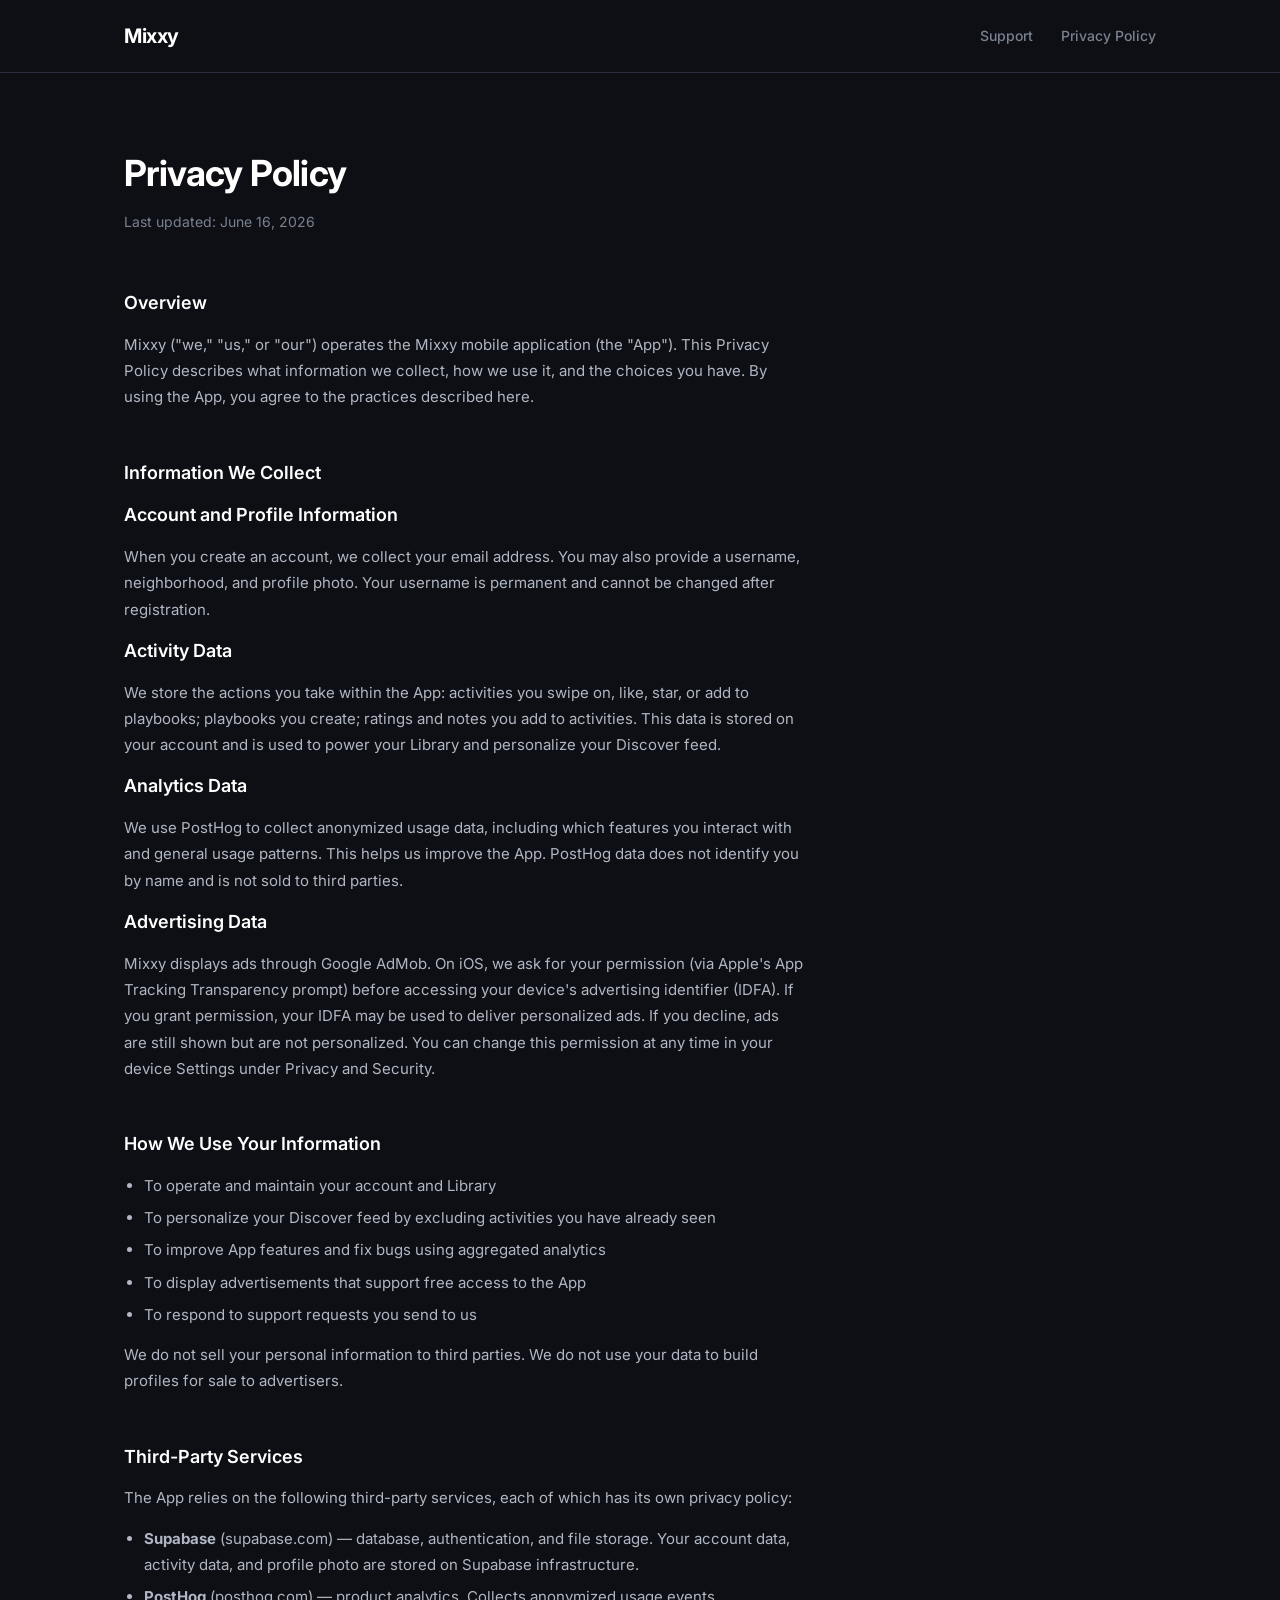
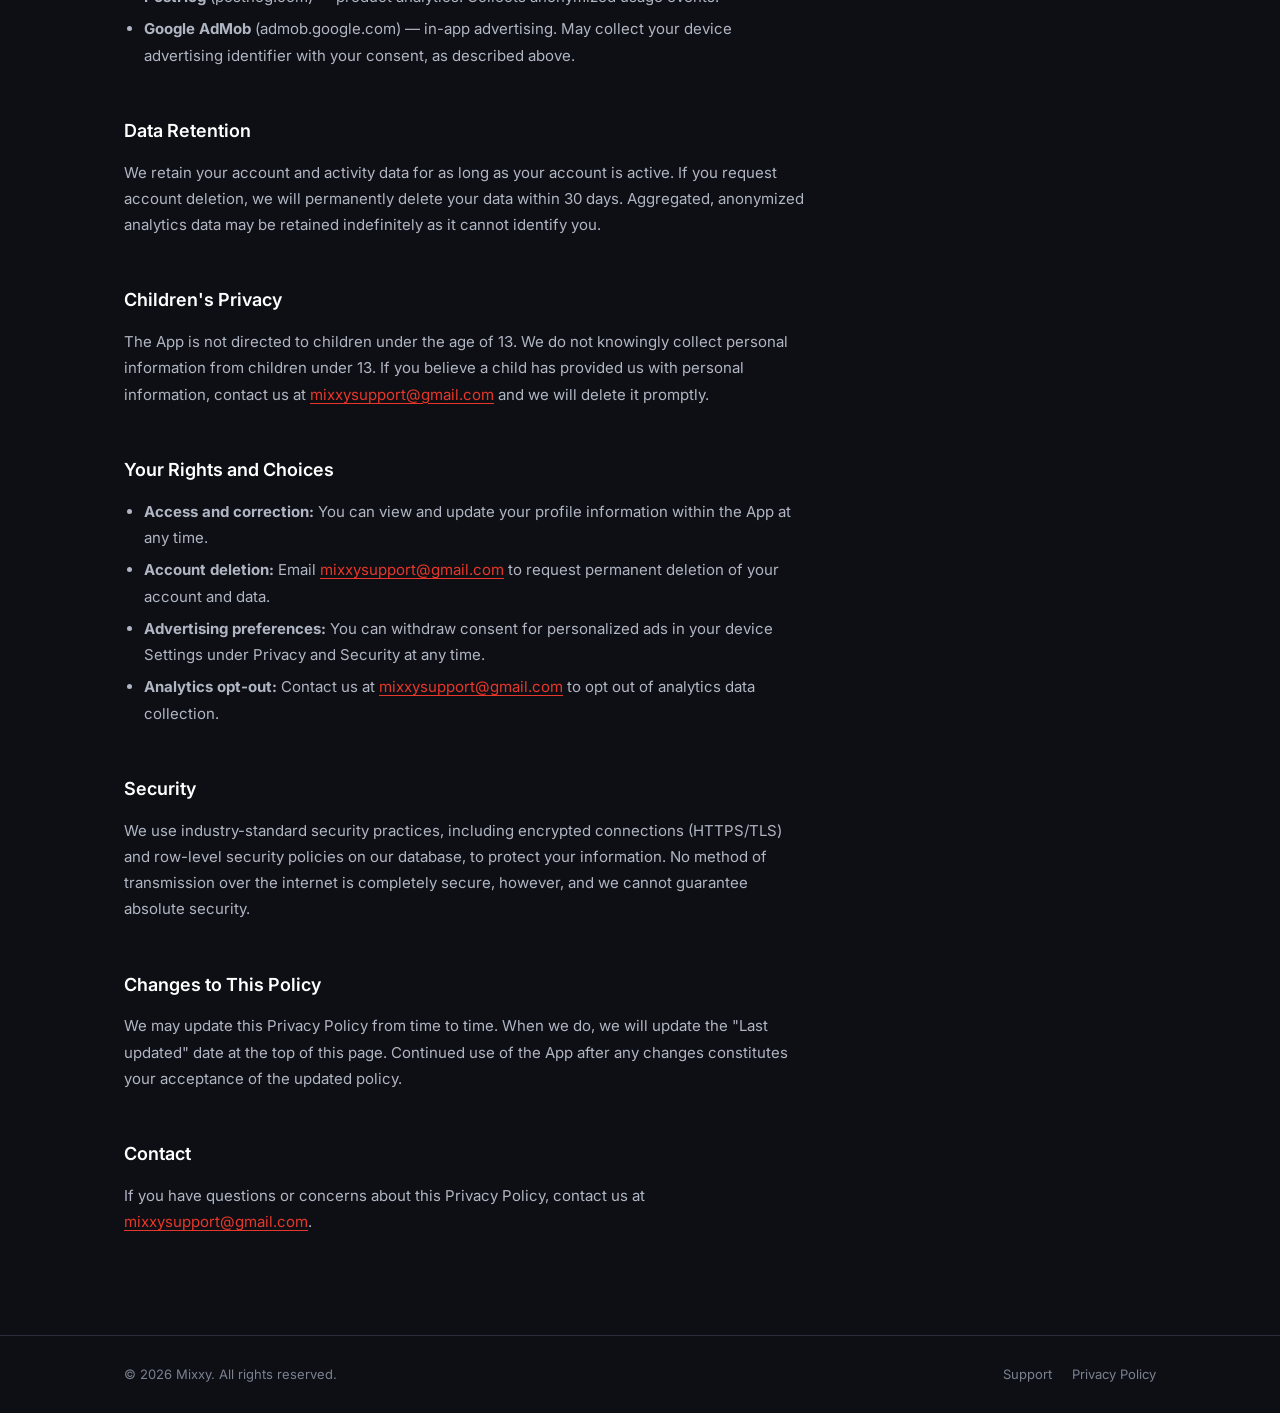
==== privacy.html @ 60ea908f "feat(content): update copy, watermark, and header - rename nav-logo to nav-watermark in styles.css a" ====
<!DOCTYPE html>
<html lang="en">
<head>
  <meta charset="UTF-8">
  <meta name="viewport" content="width=device-width, initial-scale=1.0">
  <title>Privacy Policy — Mixxy</title>
  <meta name="description" content="Mixxy Privacy Policy. Learn how we collect, use, and protect your information.">
  <link rel="preconnect" href="https://fonts.googleapis.com">
  <link rel="preconnect" href="https://fonts.gstatic.com" crossorigin>
  <link href="https://fonts.googleapis.com/css2?family=Inter:ital,opsz,wght@0,14..32,400;0,14..32,500;0,14..32,600;0,14..32,700;1,14..32,400&display=swap" rel="stylesheet">
  <link rel="stylesheet" href="styles.css">
</head>
<body>

  <nav>
    <div class="container">
      <div class="nav-inner">
        <a href="/" class="nav-watermark">Mixxy</a>
        <div class="nav-links">
          <a href="/support">Support</a>
          <a href="/privacy">Privacy Policy</a>
        </div>
      </div>
    </div>
  </nav>

  <main>
    <div class="container">
      <div class="prose-page">

        <h1>Privacy Policy</h1>
        <p class="page-meta">Last updated: June 16, 2026</p>

        <div class="prose-section">
          <h2>Overview</h2>
          <p>Mixxy ("we," "us," or "our") operates the Mixxy mobile application (the "App"). This Privacy Policy describes what information we collect, how we use it, and the choices you have. By using the App, you agree to the practices described here.</p>
        </div>

        <div class="prose-section">
          <h2>Information We Collect</h2>

          <h2>Account and Profile Information</h2>
          <p>When you create an account, we collect your email address. You may also provide a username, neighborhood, and profile photo. Your username is permanent and cannot be changed after registration.</p>

          <h2>Activity Data</h2>
          <p>We store the actions you take within the App: activities you swipe on, like, star, or add to playbooks; playbooks you create; ratings and notes you add to activities. This data is stored on your account and is used to power your Library and personalize your Discover feed.</p>

          <h2>Analytics Data</h2>
          <p>We use PostHog to collect anonymized usage data, including which features you interact with and general usage patterns. This helps us improve the App. PostHog data does not identify you by name and is not sold to third parties.</p>

          <h2>Advertising Data</h2>
          <p>Mixxy displays ads through Google AdMob. On iOS, we ask for your permission (via Apple's App Tracking Transparency prompt) before accessing your device's advertising identifier (IDFA). If you grant permission, your IDFA may be used to deliver personalized ads. If you decline, ads are still shown but are not personalized. You can change this permission at any time in your device Settings under Privacy and Security.</p>
        </div>

        <div class="prose-section">
          <h2>How We Use Your Information</h2>
          <ul>
            <li>To operate and maintain your account and Library</li>
            <li>To personalize your Discover feed by excluding activities you have already seen</li>
            <li>To improve App features and fix bugs using aggregated analytics</li>
            <li>To display advertisements that support free access to the App</li>
            <li>To respond to support requests you send to us</li>
          </ul>
          <p>We do not sell your personal information to third parties. We do not use your data to build profiles for sale to advertisers.</p>
        </div>

        <div class="prose-section">
          <h2>Third-Party Services</h2>
          <p>The App relies on the following third-party services, each of which has its own privacy policy:</p>
          <ul>
            <li><strong>Supabase</strong> (supabase.com) — database, authentication, and file storage. Your account data, activity data, and profile photo are stored on Supabase infrastructure.</li>
            <li><strong>PostHog</strong> (posthog.com) — product analytics. Collects anonymized usage events.</li>
            <li><strong>Google AdMob</strong> (admob.google.com) — in-app advertising. May collect your device advertising identifier with your consent, as described above.</li>
          </ul>
        </div>

        <div class="prose-section">
          <h2>Data Retention</h2>
          <p>We retain your account and activity data for as long as your account is active. If you request account deletion, we will permanently delete your data within 30 days. Aggregated, anonymized analytics data may be retained indefinitely as it cannot identify you.</p>
        </div>

        <div class="prose-section">
          <h2>Children's Privacy</h2>
          <p>The App is not directed to children under the age of 13. We do not knowingly collect personal information from children under 13. If you believe a child has provided us with personal information, contact us at <a href="mailto:mixxysupport@gmail.com">mixxysupport@gmail.com</a> and we will delete it promptly.</p>
        </div>

        <div class="prose-section">
          <h2>Your Rights and Choices</h2>
          <ul>
            <li><strong>Access and correction:</strong> You can view and update your profile information within the App at any time.</li>
            <li><strong>Account deletion:</strong> Email <a href="mailto:mixxysupport@gmail.com">mixxysupport@gmail.com</a> to request permanent deletion of your account and data.</li>
            <li><strong>Advertising preferences:</strong> You can withdraw consent for personalized ads in your device Settings under Privacy and Security at any time.</li>
            <li><strong>Analytics opt-out:</strong> Contact us at <a href="mailto:mixxysupport@gmail.com">mixxysupport@gmail.com</a> to opt out of analytics data collection.</li>
          </ul>
        </div>

        <div class="prose-section">
          <h2>Security</h2>
          <p>We use industry-standard security practices, including encrypted connections (HTTPS/TLS) and row-level security policies on our database, to protect your information. No method of transmission over the internet is completely secure, however, and we cannot guarantee absolute security.</p>
        </div>

        <div class="prose-section">
          <h2>Changes to This Policy</h2>
          <p>We may update this Privacy Policy from time to time. When we do, we will update the "Last updated" date at the top of this page. Continued use of the App after any changes constitutes your acceptance of the updated policy.</p>
        </div>

        <div class="prose-section">
          <h2>Contact</h2>
          <p>If you have questions or concerns about this Privacy Policy, contact us at <a href="mailto:mixxysupport@gmail.com">mixxysupport@gmail.com</a>.</p>
        </div>

      </div>
    </div>
  </main>

  <footer>
    <div class="container">
      <div class="footer-inner">
        <span class="footer-copy">© 2026 Mixxy. All rights reserved.</span>
        <div class="footer-links">
          <a href="/support">Support</a>
          <a href="/privacy">Privacy Policy</a>
        </div>
      </div>
    </div>
  </footer>

</body>
</html>
---- styles.css ----
*, *::before, *::after { box-sizing: border-box; margin: 0; padding: 0; }
html { scroll-behavior: smooth; }
body {
  font-family: 'Inter', -apple-system, BlinkMacSystemFont, 'Segoe UI', sans-serif;
  background: #0D0F14;
  color: #FFFFFF;
  line-height: 1.6;
  -webkit-font-smoothing: antialiased;
}
a { color: inherit; text-decoration: none; }

.container { max-width: 1080px; margin: 0 auto; padding: 0 24px; }

/* Nav */
nav { border-bottom: 1px solid #2A2D3E; padding: 20px 0; }
.nav-inner { display: flex; align-items: center; justify-content: space-between; }
.nav-watermark { font-size: 20px; font-weight: 700; letter-spacing: -0.4px; }
.nav-watermark-accent { color: #E8372A; }
.nav-links { display: flex; gap: 28px; }
.nav-links a { color: #7A8190; font-size: 14px; font-weight: 500; transition: color 0.15s; }
.nav-links a:hover { color: #FFFFFF; }

/* Footer */
footer { border-top: 1px solid #2A2D3E; padding: 28px 0; margin-top: auto; }
.footer-inner {
  display: flex;
  align-items: center;
  justify-content: space-between;
  flex-wrap: wrap;
  gap: 12px;
}
.footer-copy { font-size: 13px; color: #7A8190; }
.footer-links { display: flex; gap: 20px; }
.footer-links a { font-size: 13px; color: #7A8190; transition: color 0.15s; }
.footer-links a:hover { color: #FFFFFF; }

/* Prose pages (support, privacy) */
.prose-page { padding: 72px 0 100px; }
.prose-page h1 { font-size: 36px; font-weight: 700; letter-spacing: -0.6px; margin-bottom: 8px; }
.prose-page .page-meta { font-size: 14px; color: #7A8190; margin-bottom: 56px; }
.prose-section { max-width: 680px; }
.prose-section + .prose-section { margin-top: 48px; }
.prose-section h2 {
  font-size: 18px;
  font-weight: 600;
  margin-bottom: 14px;
  color: #FFFFFF;
}
.prose-section p { font-size: 15px; color: #B0B6C3; line-height: 1.75; margin-bottom: 14px; }
.prose-section p:last-child { margin-bottom: 0; }
.prose-section ul { padding-left: 20px; margin-bottom: 14px; }
.prose-section ul li { font-size: 15px; color: #B0B6C3; line-height: 1.75; margin-bottom: 6px; }
.prose-section a { color: #E8372A; text-decoration: underline; text-underline-offset: 3px; }
.prose-section a:hover { color: #FF5545; }

@media (max-width: 600px) {
  .prose-page h1 { font-size: 28px; }
  .nav-links { gap: 18px; }
}
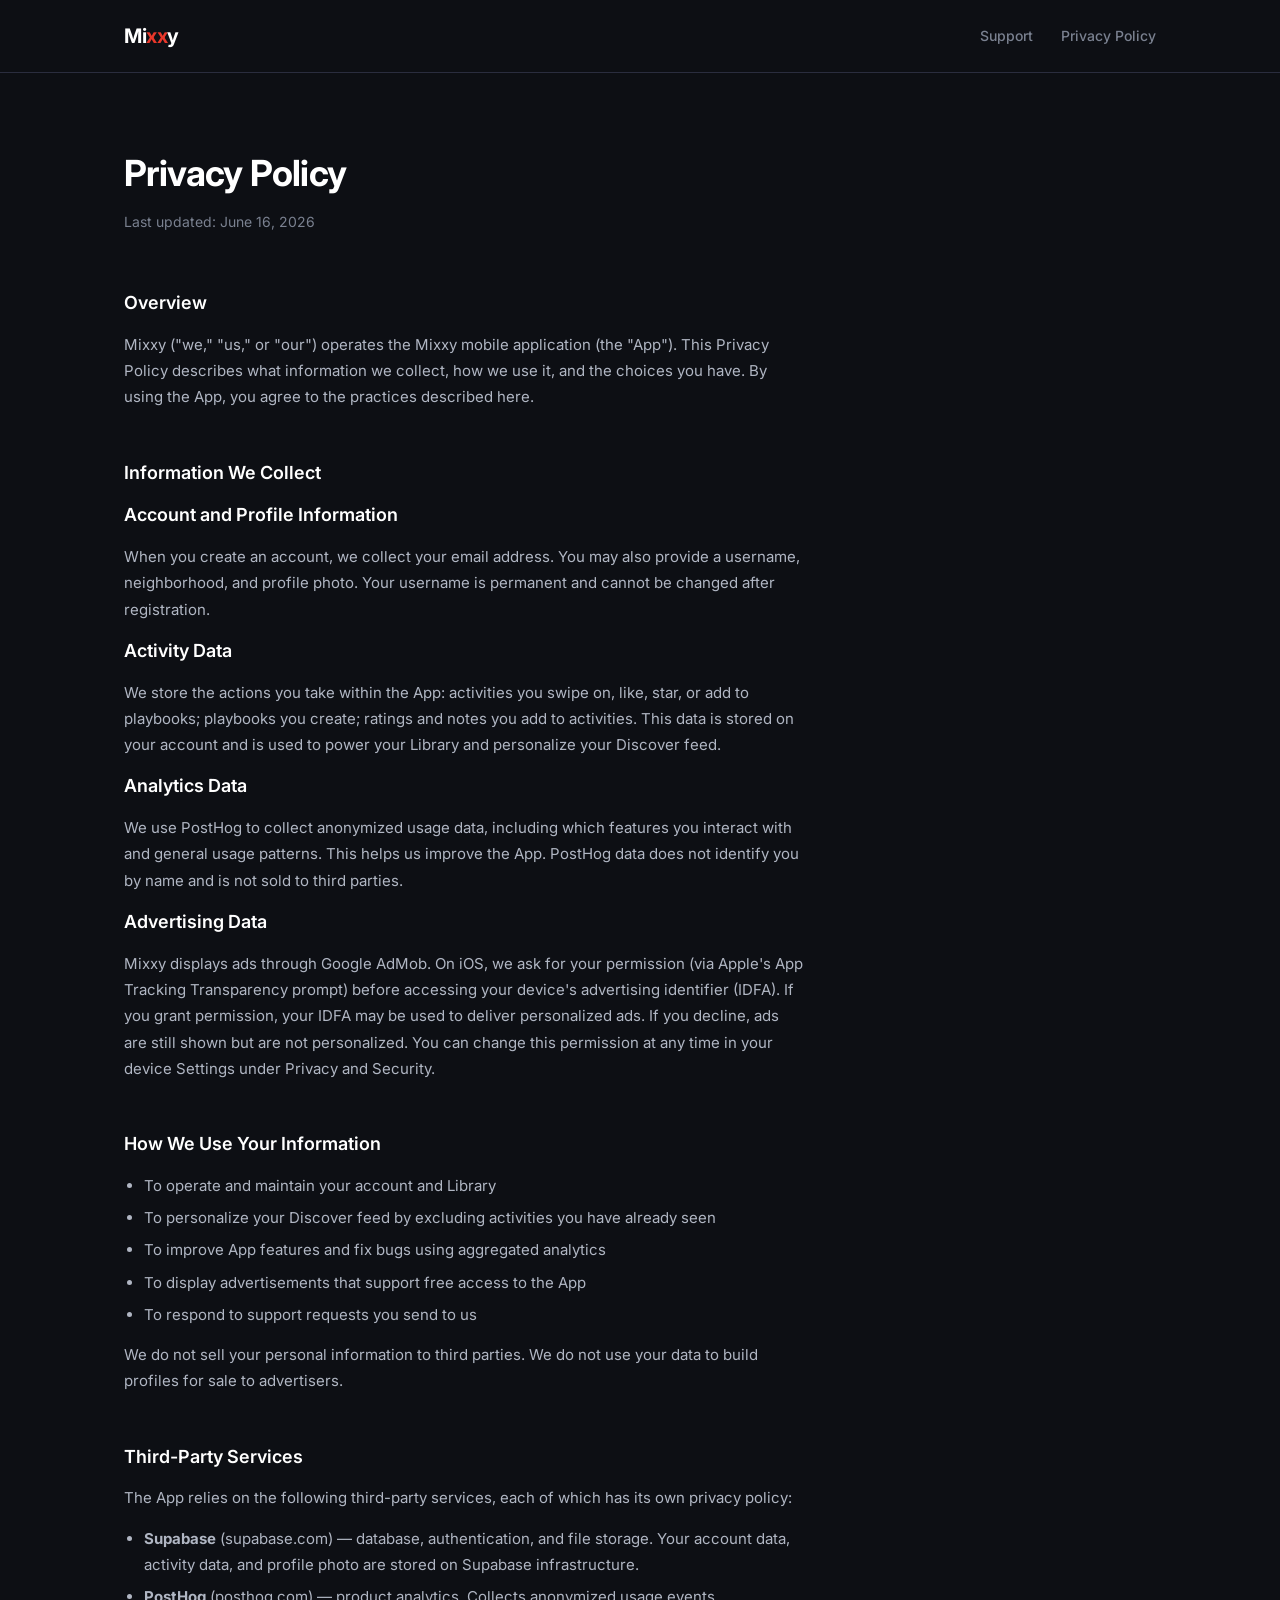
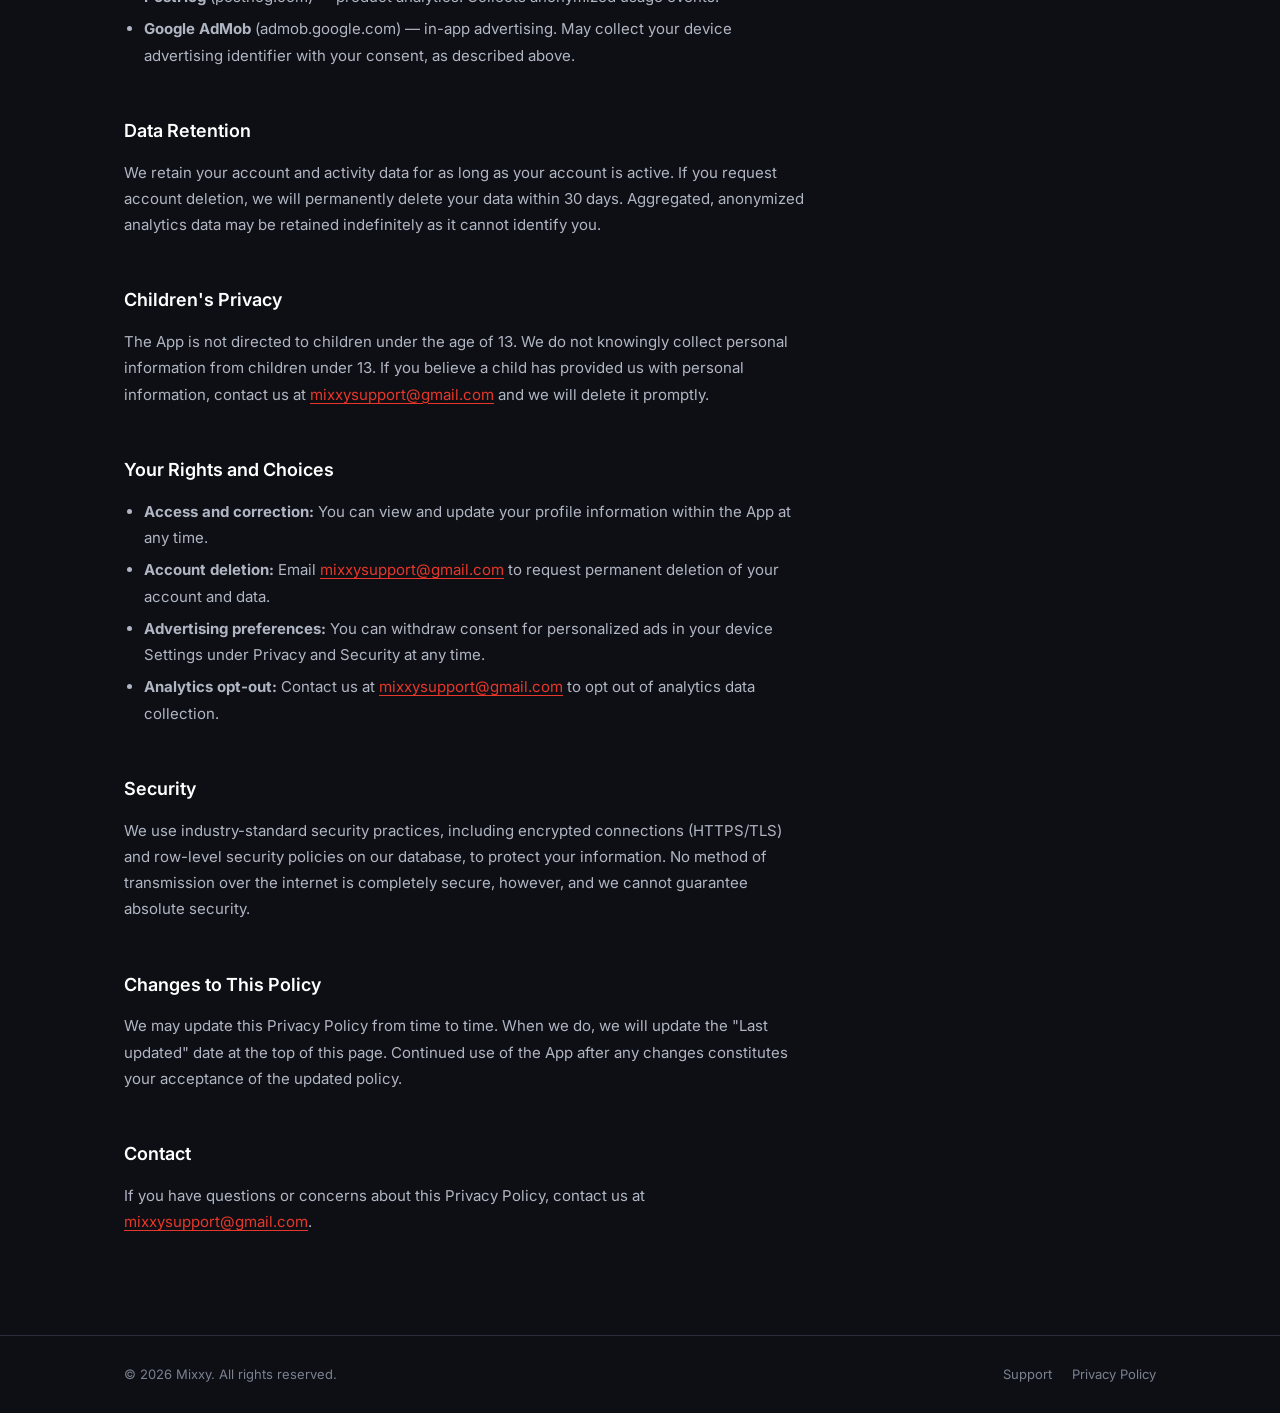
==== commit 7e7b0c41: "style(nav): accent watermark on support/privacy - apply nav-watermark-accent span to "xx" in support" ====
--- a/privacy.html
+++ b/privacy.html
@@ -15,7 +15,7 @@
   <nav>
     <div class="container">
       <div class="nav-inner">
-        <a href="/" class="nav-watermark">Mixxy</a>
+        <a href="/" class="nav-watermark">Mi<span class="nav-watermark-accent">xx</span>y</a>
         <div class="nav-links">
           <a href="/support">Support</a>
           <a href="/privacy">Privacy Policy</a>
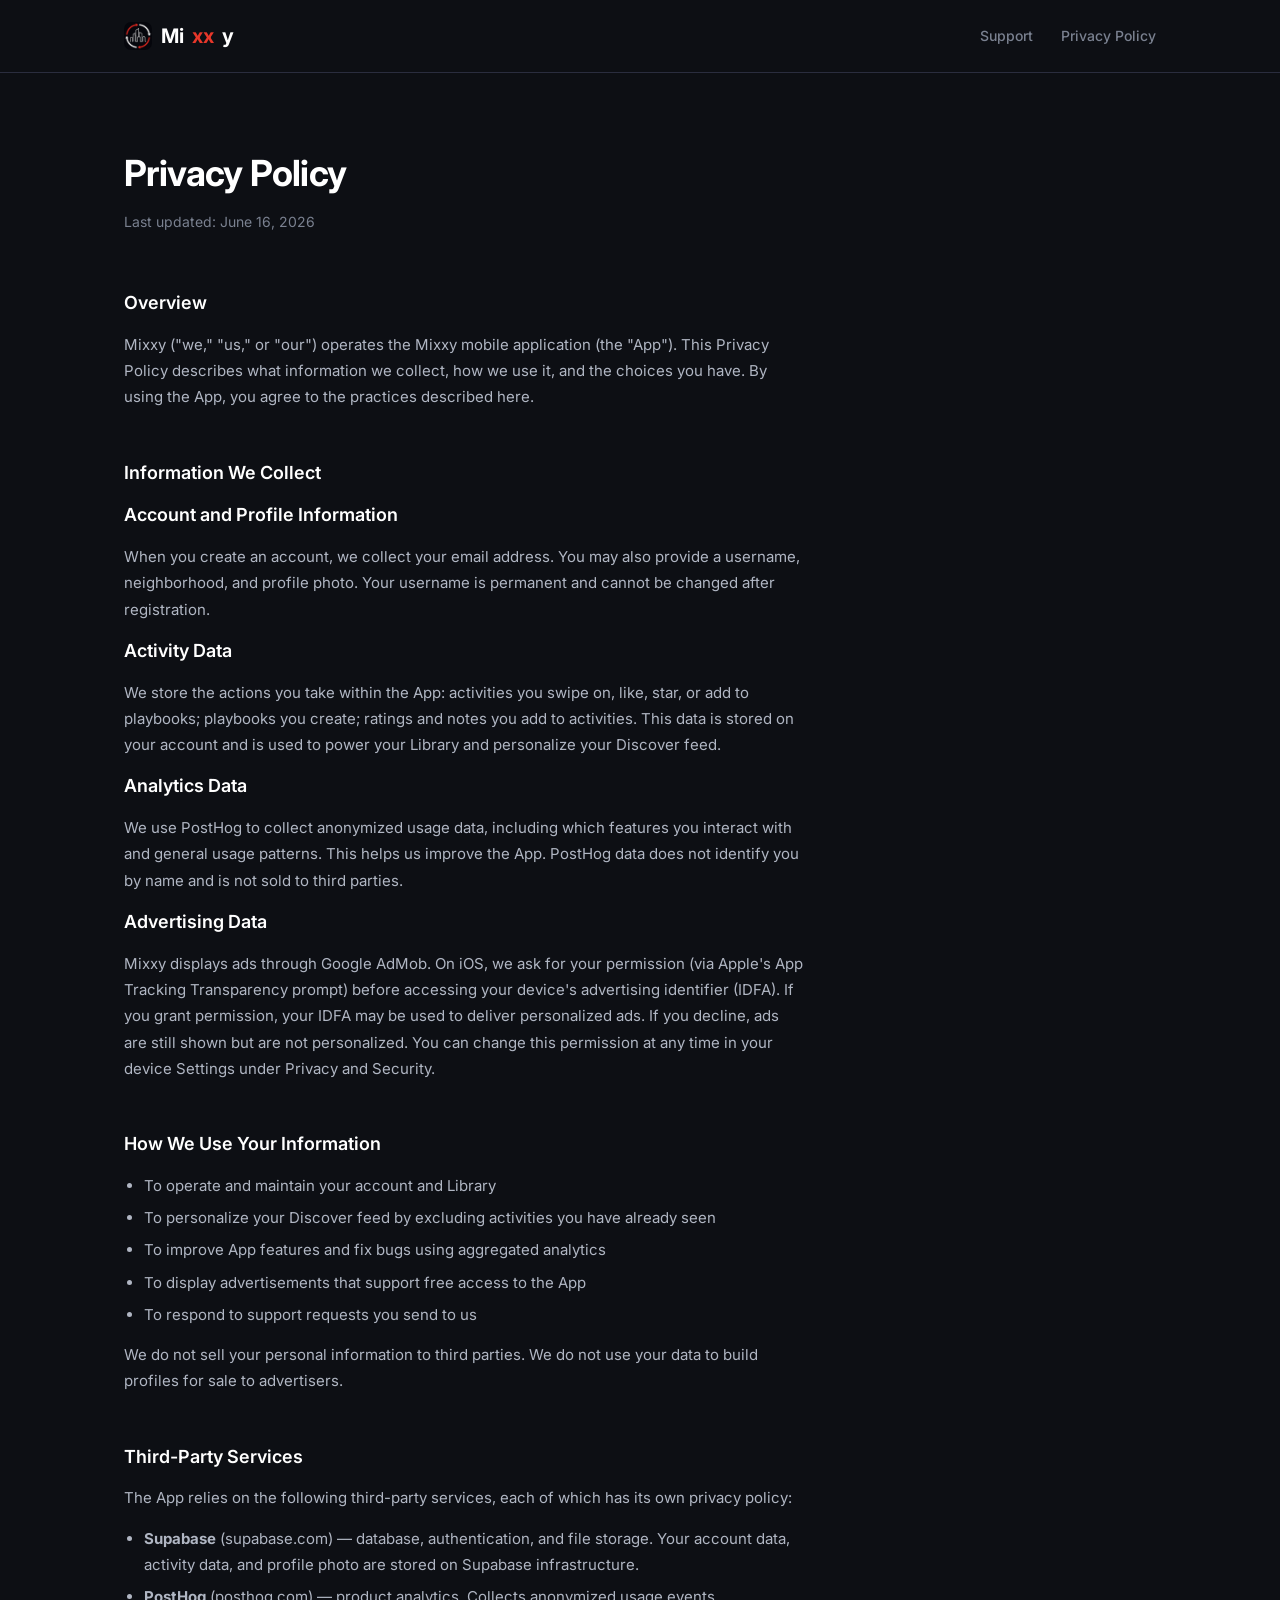
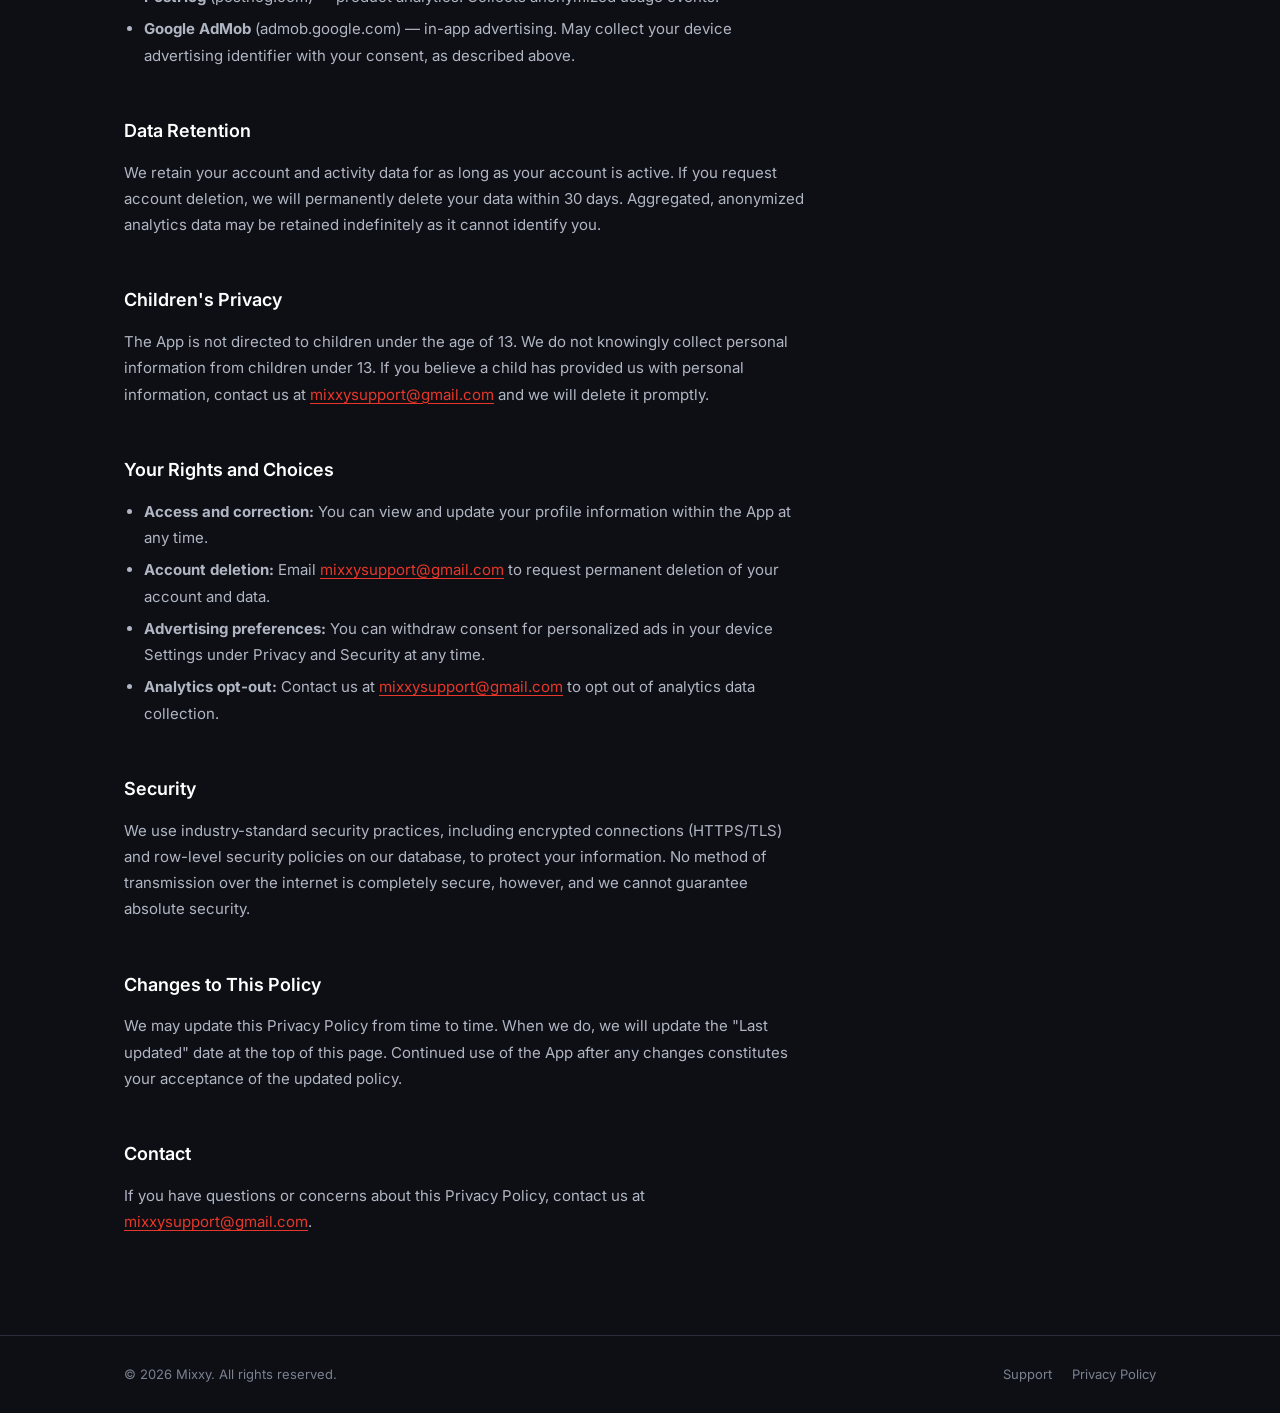
==== commit 4cf02d04: "feat(brand): add app icon favicon and nav logo - add icon and favicon image assets to the project - " ====
--- a/privacy.html
+++ b/privacy.html
@@ -3,6 +3,8 @@
 <head>
   <meta charset="UTF-8">
   <meta name="viewport" content="width=device-width, initial-scale=1.0">
+  <link rel="icon" type="image/png" href="/assets/favicon.png">
+  <link rel="apple-touch-icon" href="/assets/icon.png">
   <title>Privacy Policy — Mixxy</title>
   <meta name="description" content="Mixxy Privacy Policy. Learn how we collect, use, and protect your information.">
   <link rel="preconnect" href="https://fonts.googleapis.com">
@@ -15,7 +17,7 @@
   <nav>
     <div class="container">
       <div class="nav-inner">
-        <a href="/" class="nav-watermark">Mi<span class="nav-watermark-accent">xx</span>y</a>
+        <a href="/" class="nav-watermark"><img src="/assets/icon.png" alt="" class="nav-logo">Mi<span class="nav-watermark-accent">xx</span>y</a>
         <div class="nav-links">
           <a href="/support">Support</a>
           <a href="/privacy">Privacy Policy</a>
--- a/styles.css
+++ b/styles.css
@@ -14,7 +14,8 @@
 /* Nav */
 nav { border-bottom: 1px solid #2A2D3E; padding: 20px 0; }
 .nav-inner { display: flex; align-items: center; justify-content: space-between; }
-.nav-watermark { font-size: 20px; font-weight: 700; letter-spacing: -0.4px; }
+.nav-watermark { display: inline-flex; align-items: center; gap: 9px; font-size: 20px; font-weight: 700; letter-spacing: -0.4px; }
+.nav-logo { width: 28px; height: 28px; border-radius: 7px; display: block; }
 .nav-watermark-accent { color: #E8372A; }
 .nav-links { display: flex; gap: 28px; }
 .nav-links a { color: #7A8190; font-size: 14px; font-weight: 500; transition: color 0.15s; }
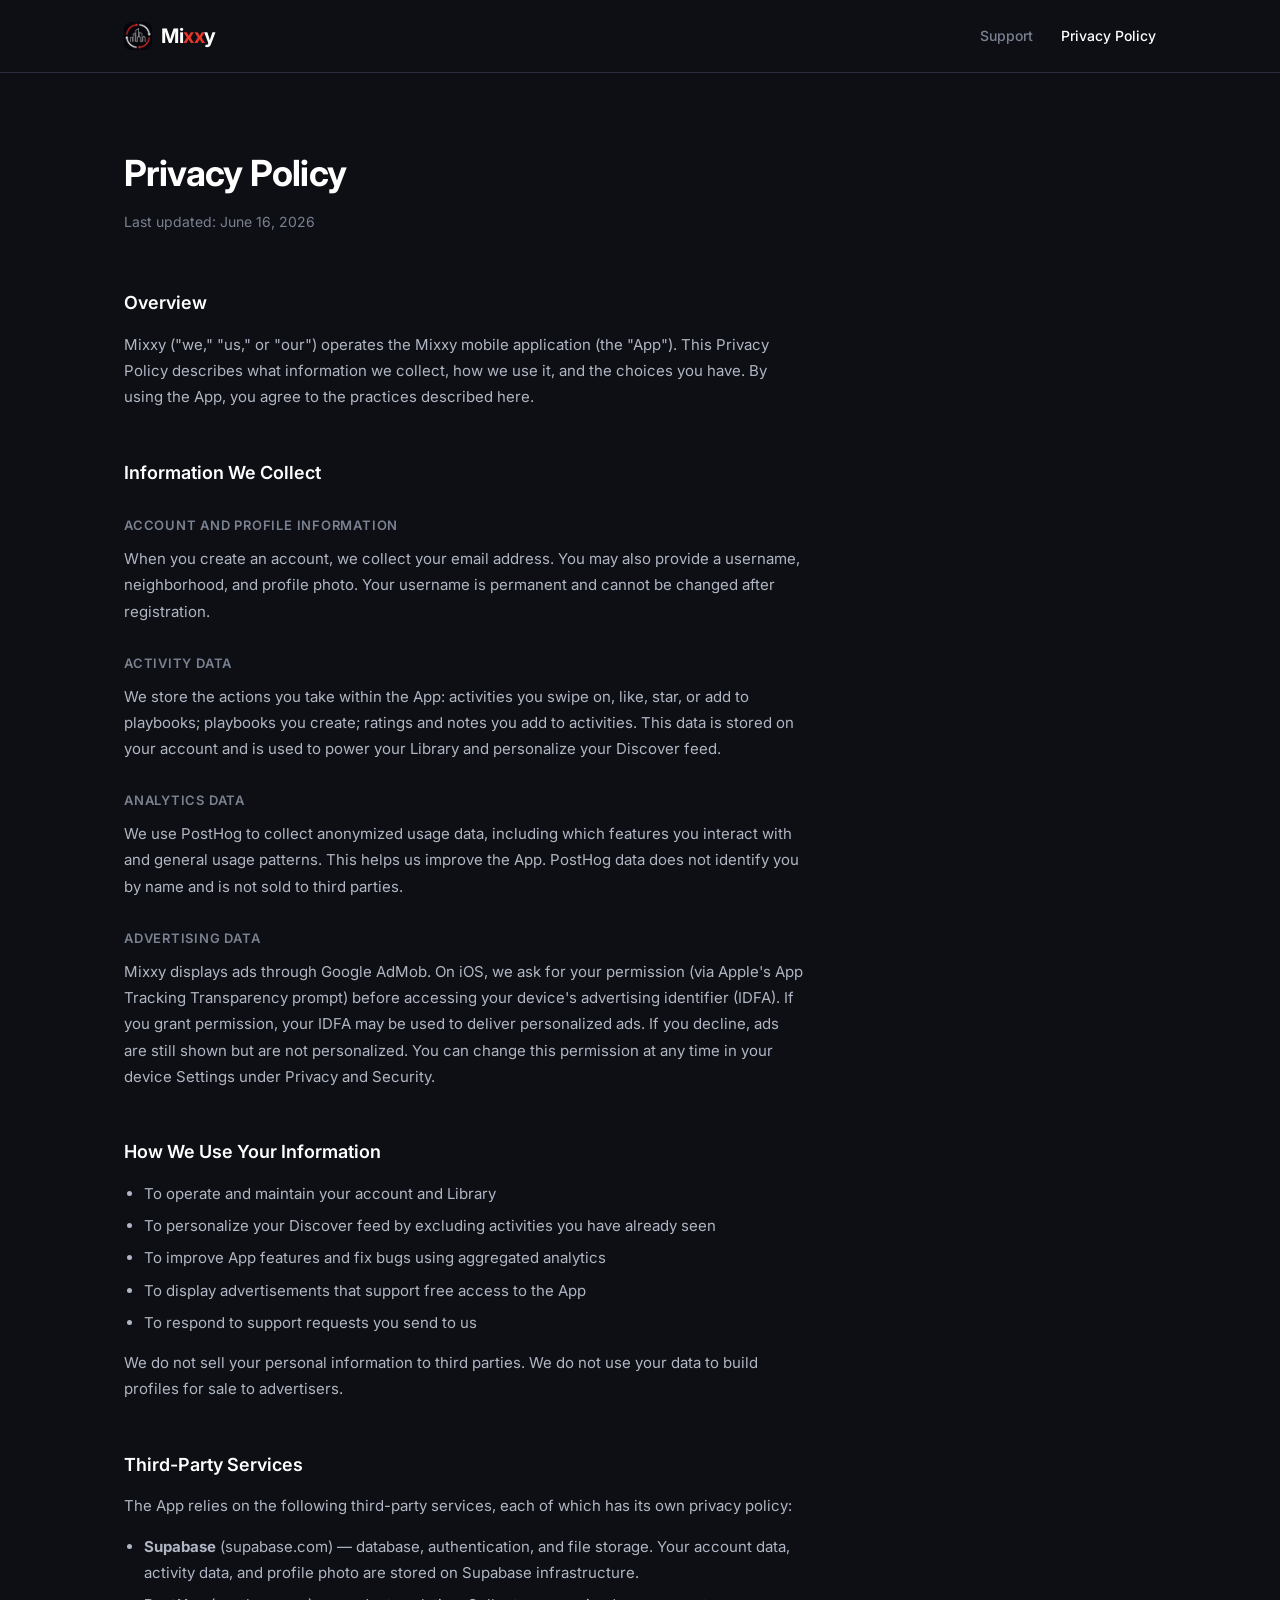
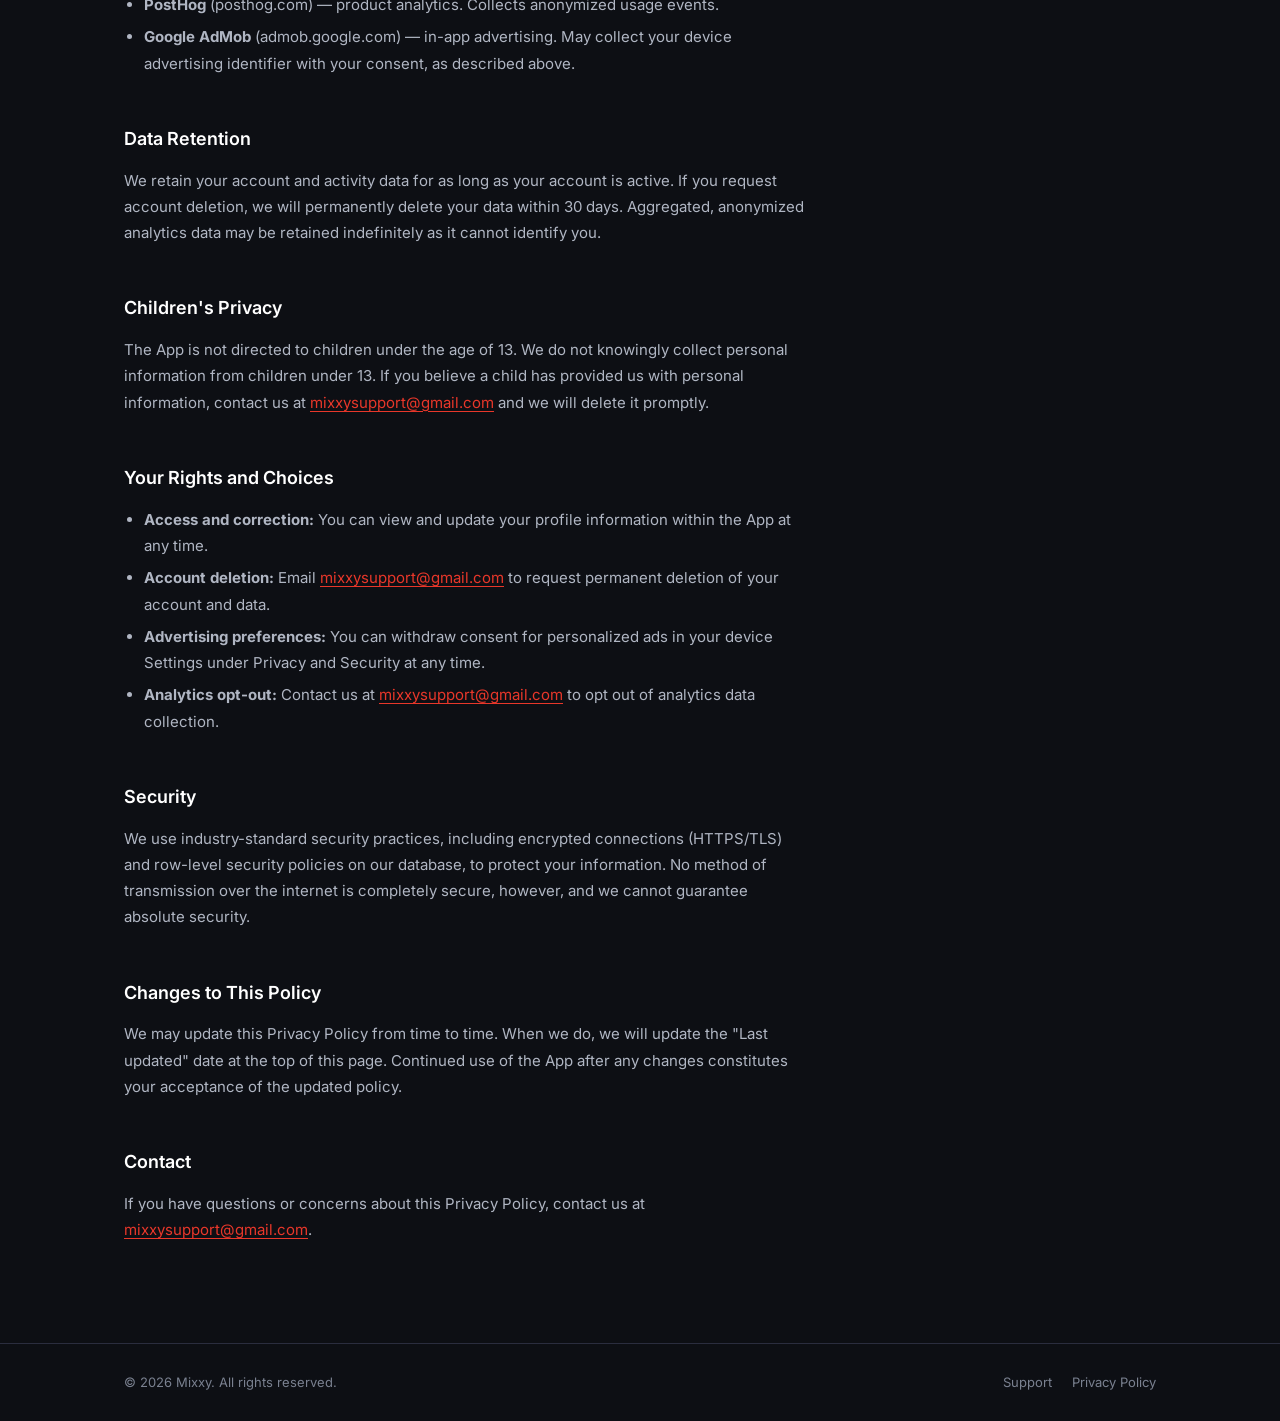
==== commit 70bfec4c: "fix: footer layout, nav states, prose structure - fix body flex layout so footer sticks to bottom of" ====
--- a/privacy.html
+++ b/privacy.html
@@ -17,10 +17,10 @@
   <nav>
     <div class="container">
       <div class="nav-inner">
-        <a href="/" class="nav-watermark"><img src="/assets/icon.png" alt="" class="nav-logo">Mi<span class="nav-watermark-accent">xx</span>y</a>
+        <a href="/" class="nav-watermark"><img src="/assets/icon.png" alt="" class="nav-logo"><span class="nav-wordmark">Mi<span class="nav-watermark-accent">xx</span>y</span></a>
         <div class="nav-links">
           <a href="/support">Support</a>
-          <a href="/privacy">Privacy Policy</a>
+          <a href="/privacy" aria-current="page">Privacy Policy</a>
         </div>
       </div>
     </div>
@@ -41,16 +41,16 @@
         <div class="prose-section">
           <h2>Information We Collect</h2>
 
-          <h2>Account and Profile Information</h2>
+          <h3>Account and Profile Information</h3>
           <p>When you create an account, we collect your email address. You may also provide a username, neighborhood, and profile photo. Your username is permanent and cannot be changed after registration.</p>
 
-          <h2>Activity Data</h2>
+          <h3>Activity Data</h3>
           <p>We store the actions you take within the App: activities you swipe on, like, star, or add to playbooks; playbooks you create; ratings and notes you add to activities. This data is stored on your account and is used to power your Library and personalize your Discover feed.</p>
 
-          <h2>Analytics Data</h2>
+          <h3>Analytics Data</h3>
           <p>We use PostHog to collect anonymized usage data, including which features you interact with and general usage patterns. This helps us improve the App. PostHog data does not identify you by name and is not sold to third parties.</p>
 
-          <h2>Advertising Data</h2>
+          <h3>Advertising Data</h3>
           <p>Mixxy displays ads through Google AdMob. On iOS, we ask for your permission (via Apple's App Tracking Transparency prompt) before accessing your device's advertising identifier (IDFA). If you grant permission, your IDFA may be used to deliver personalized ads. If you decline, ads are still shown but are not personalized. You can change this permission at any time in your device Settings under Privacy and Security.</p>
         </div>
 
--- a/styles.css
+++ b/styles.css
@@ -6,7 +6,11 @@
   color: #FFFFFF;
   line-height: 1.6;
   -webkit-font-smoothing: antialiased;
+  display: flex;
+  flex-direction: column;
+  min-height: 100vh;
 }
+main { flex: 1; }
 a { color: inherit; text-decoration: none; }
 
 .container { max-width: 1080px; margin: 0 auto; padding: 0 24px; }
@@ -14,12 +18,14 @@
 /* Nav */
 nav { border-bottom: 1px solid #2A2D3E; padding: 20px 0; }
 .nav-inner { display: flex; align-items: center; justify-content: space-between; }
-.nav-watermark { display: inline-flex; align-items: center; gap: 9px; font-size: 20px; font-weight: 700; letter-spacing: -0.4px; }
+.nav-watermark { display: inline-flex; align-items: center; gap: 9px; }
+.nav-wordmark { font-size: 20px; font-weight: 700; letter-spacing: -0.4px; }
 .nav-logo { width: 28px; height: 28px; border-radius: 7px; display: block; }
 .nav-watermark-accent { color: #E8372A; }
 .nav-links { display: flex; gap: 28px; }
 .nav-links a { color: #7A8190; font-size: 14px; font-weight: 500; transition: color 0.15s; }
 .nav-links a:hover { color: #FFFFFF; }
+.nav-links a[aria-current="page"] { color: #FFFFFF; }
 
 /* Footer */
 footer { border-top: 1px solid #2A2D3E; padding: 28px 0; margin-top: auto; }
@@ -47,6 +53,23 @@
   margin-bottom: 14px;
   color: #FFFFFF;
 }
+.prose-section h3 {
+  font-size: 13px;
+  font-weight: 600;
+  letter-spacing: 0.06em;
+  text-transform: uppercase;
+  color: #7A8190;
+  margin-top: 28px;
+  margin-bottom: 10px;
+}
+.prose-label {
+  font-size: 12px;
+  font-weight: 600;
+  letter-spacing: 0.1em;
+  text-transform: uppercase;
+  color: #7A8190;
+  margin-bottom: 32px;
+}
 .prose-section p { font-size: 15px; color: #B0B6C3; line-height: 1.75; margin-bottom: 14px; }
 .prose-section p:last-child { margin-bottom: 0; }
 .prose-section ul { padding-left: 20px; margin-bottom: 14px; }
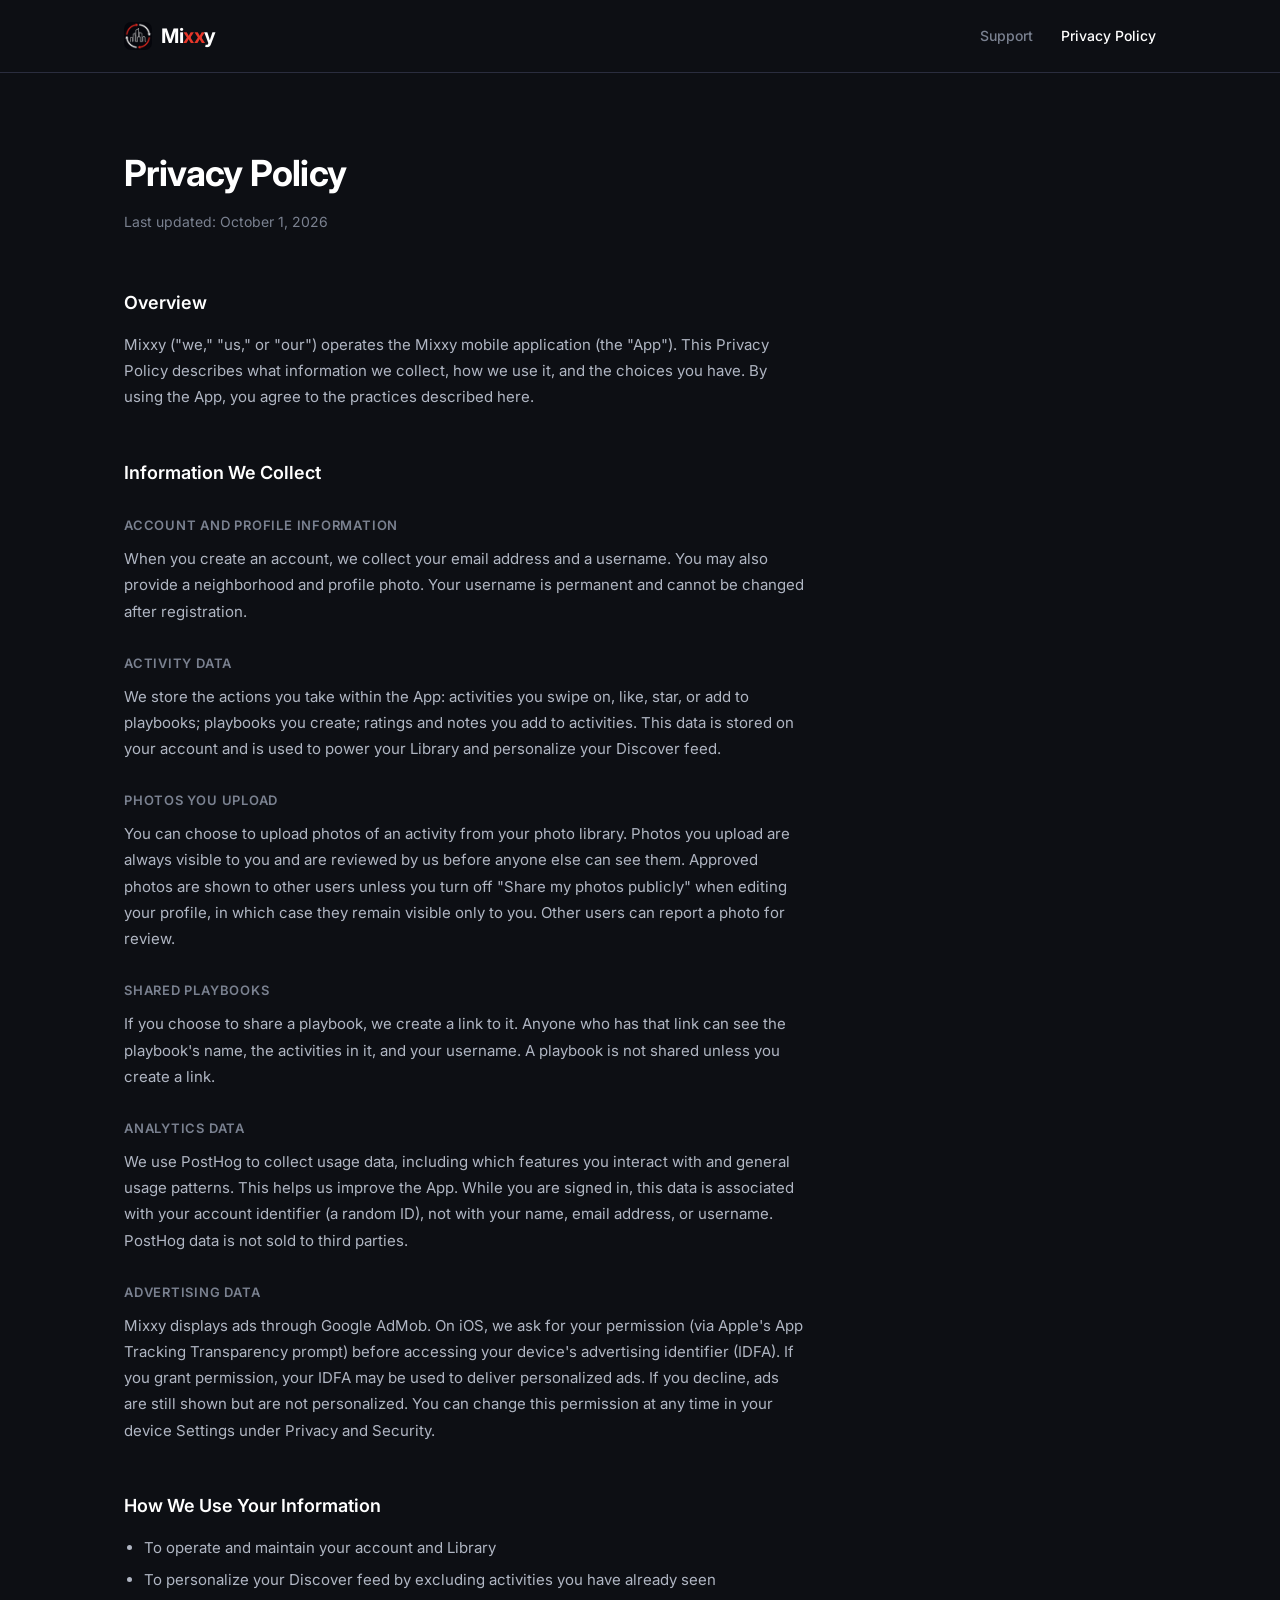
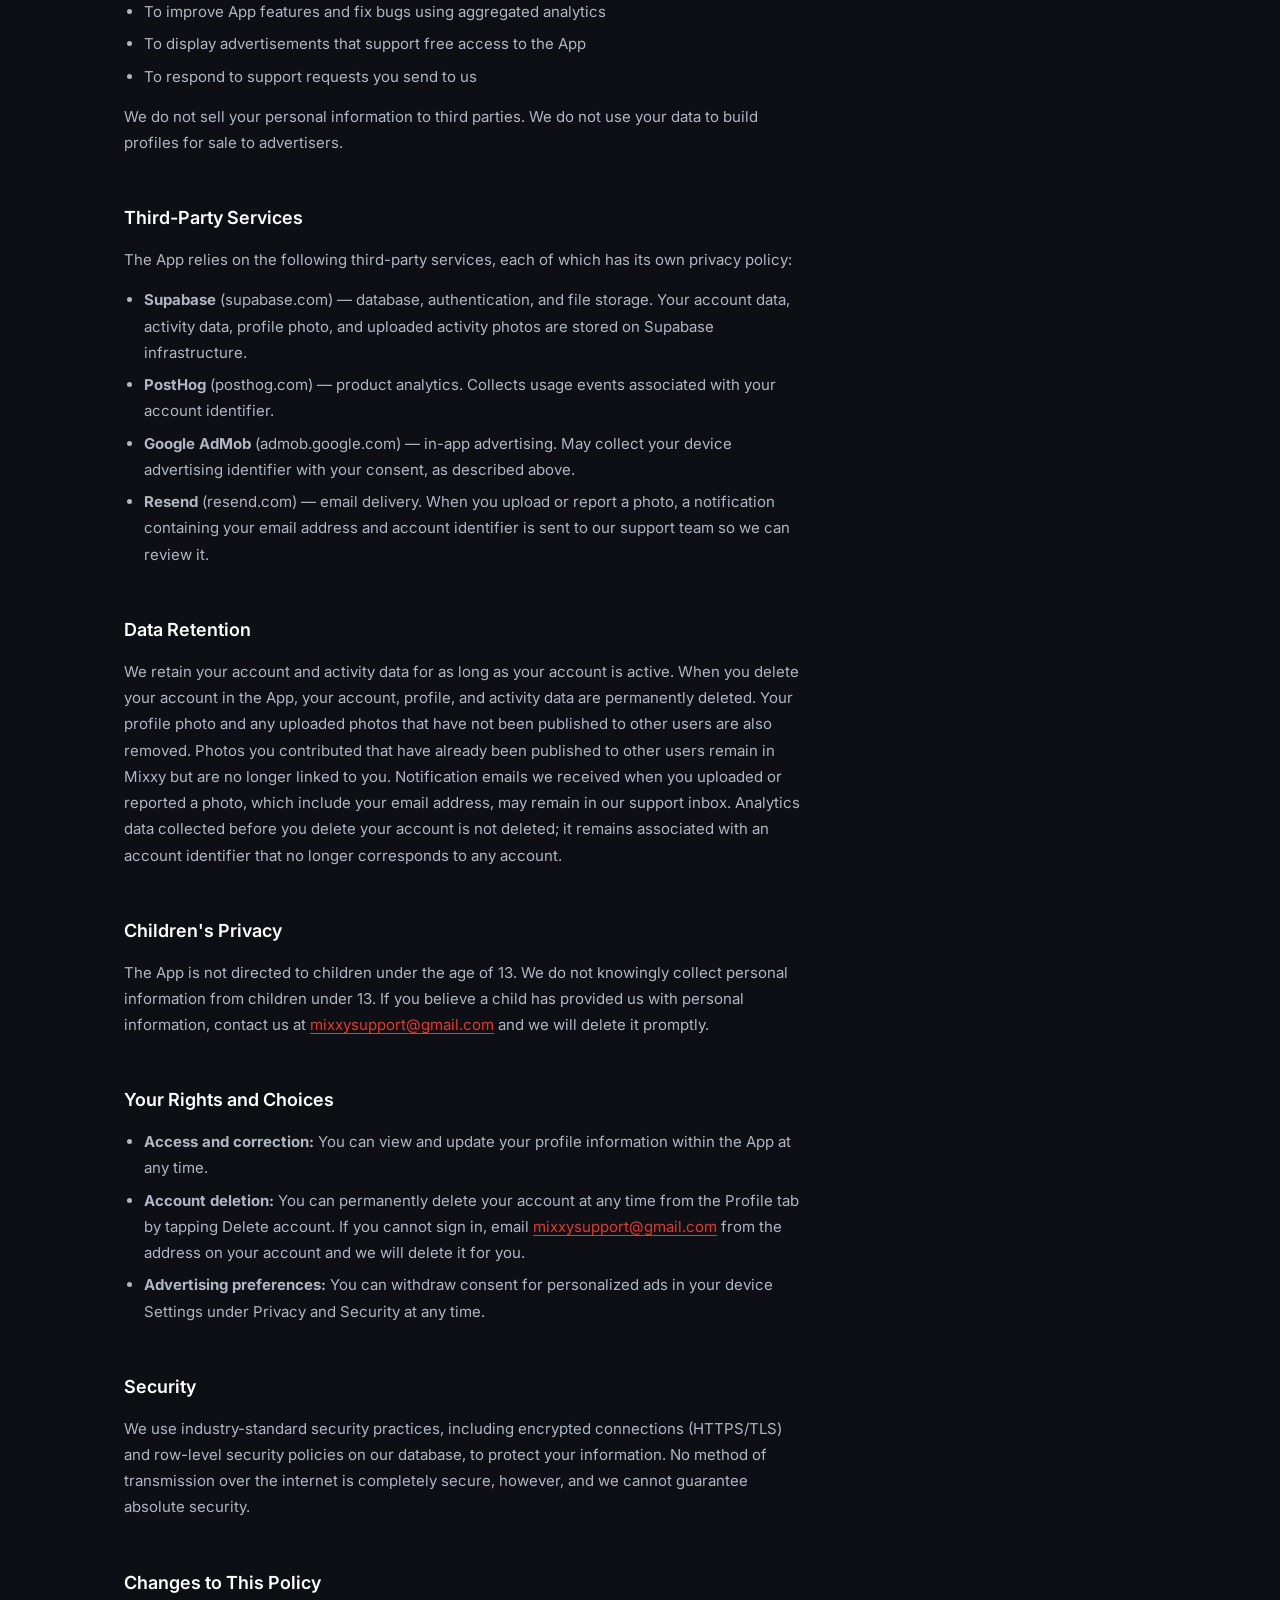
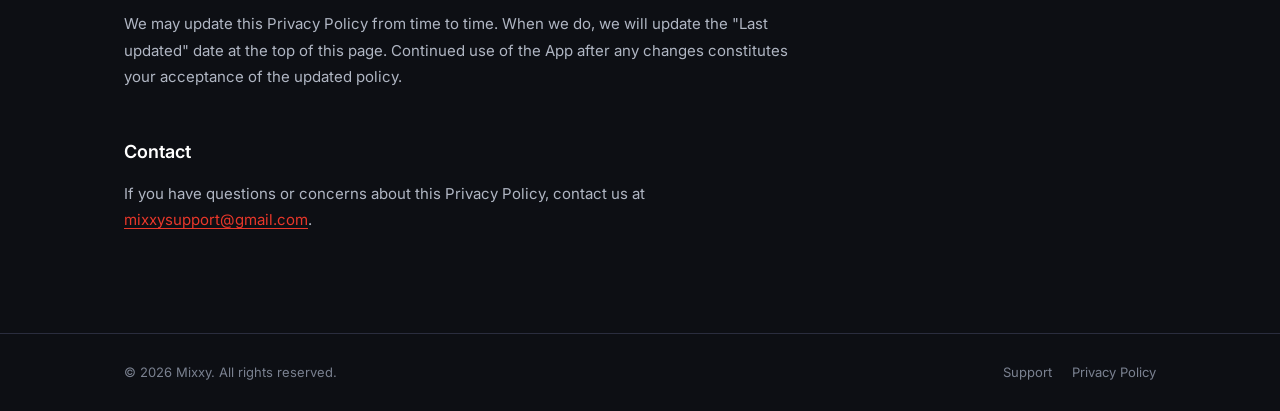
==== commit dbd1329f: "docs(privacy): cover photos, sharing, deletion - bump the last updated date to October 1, 2026 - sta" ====
--- a/privacy.html
+++ b/privacy.html
@@ -1,131 +1,266 @@
-<!DOCTYPE html>
+<!doctype html>
 <html lang="en">
-<head>
-  <meta charset="UTF-8">
-  <meta name="viewport" content="width=device-width, initial-scale=1.0">
-  <link rel="icon" type="image/png" href="/assets/favicon.png">
-  <link rel="apple-touch-icon" href="/assets/icon.png">
-  <title>Privacy Policy — Mixxy</title>
-  <meta name="description" content="Mixxy Privacy Policy. Learn how we collect, use, and protect your information.">
-  <link rel="preconnect" href="https://fonts.googleapis.com">
-  <link rel="preconnect" href="https://fonts.gstatic.com" crossorigin>
-  <link href="https://fonts.googleapis.com/css2?family=Inter:ital,opsz,wght@0,14..32,400;0,14..32,500;0,14..32,600;0,14..32,700;1,14..32,400&display=swap" rel="stylesheet">
-  <link rel="stylesheet" href="styles.css">
-</head>
-<body>
-
-  <nav>
-    <div class="container">
-      <div class="nav-inner">
-        <a href="/" class="nav-watermark"><img src="/assets/icon.png" alt="" class="nav-logo"><span class="nav-wordmark">Mi<span class="nav-watermark-accent">xx</span>y</span></a>
-        <div class="nav-links">
-          <a href="/support">Support</a>
-          <a href="/privacy" aria-current="page">Privacy Policy</a>
+  <head>
+    <meta charset="UTF-8" />
+    <meta name="viewport" content="width=device-width, initial-scale=1.0" />
+    <link rel="icon" type="image/png" href="/assets/favicon.png" />
+    <link rel="apple-touch-icon" href="/assets/icon.png" />
+    <title>Mixxy Privacy Policy</title>
+    <meta
+      name="description"
+      content="Mixxy Privacy Policy. Learn how we collect, use, and protect your information."
+    />
+    <link rel="preconnect" href="https://fonts.googleapis.com" />
+    <link rel="preconnect" href="https://fonts.gstatic.com" crossorigin />
+    <link
+      href="https://fonts.googleapis.com/css2?family=Inter:ital,opsz,wght@0,14..32,400;0,14..32,500;0,14..32,600;0,14..32,700;1,14..32,400&display=swap"
+      rel="stylesheet"
+    />
+    <link rel="stylesheet" href="styles.css" />
+  </head>
+  <body>
+    <nav>
+      <div class="container">
+        <div class="nav-inner">
+          <a href="/" class="nav-watermark"
+            ><img src="/assets/icon.png" alt="" class="nav-logo" /><span
+              class="nav-wordmark"
+              >Mi<span class="nav-watermark-accent">xx</span>y</span
+            ></a
+          >
+          <div class="nav-links">
+            <a href="/support">Support</a>
+            <a href="/privacy" aria-current="page">Privacy Policy</a>
+          </div>
         </div>
       </div>
-    </div>
-  </nav>
-
-  <main>
-    <div class="container">
-      <div class="prose-page">
-
-        <h1>Privacy Policy</h1>
-        <p class="page-meta">Last updated: June 16, 2026</p>
-
-        <div class="prose-section">
-          <h2>Overview</h2>
-          <p>Mixxy ("we," "us," or "our") operates the Mixxy mobile application (the "App"). This Privacy Policy describes what information we collect, how we use it, and the choices you have. By using the App, you agree to the practices described here.</p>
-        </div>
-
-        <div class="prose-section">
-          <h2>Information We Collect</h2>
-
-          <h3>Account and Profile Information</h3>
-          <p>When you create an account, we collect your email address. You may also provide a username, neighborhood, and profile photo. Your username is permanent and cannot be changed after registration.</p>
-
-          <h3>Activity Data</h3>
-          <p>We store the actions you take within the App: activities you swipe on, like, star, or add to playbooks; playbooks you create; ratings and notes you add to activities. This data is stored on your account and is used to power your Library and personalize your Discover feed.</p>
-
-          <h3>Analytics Data</h3>
-          <p>We use PostHog to collect anonymized usage data, including which features you interact with and general usage patterns. This helps us improve the App. PostHog data does not identify you by name and is not sold to third parties.</p>
-
-          <h3>Advertising Data</h3>
-          <p>Mixxy displays ads through Google AdMob. On iOS, we ask for your permission (via Apple's App Tracking Transparency prompt) before accessing your device's advertising identifier (IDFA). If you grant permission, your IDFA may be used to deliver personalized ads. If you decline, ads are still shown but are not personalized. You can change this permission at any time in your device Settings under Privacy and Security.</p>
-        </div>
-
-        <div class="prose-section">
-          <h2>How We Use Your Information</h2>
-          <ul>
-            <li>To operate and maintain your account and Library</li>
-            <li>To personalize your Discover feed by excluding activities you have already seen</li>
-            <li>To improve App features and fix bugs using aggregated analytics</li>
-            <li>To display advertisements that support free access to the App</li>
-            <li>To respond to support requests you send to us</li>
-          </ul>
-          <p>We do not sell your personal information to third parties. We do not use your data to build profiles for sale to advertisers.</p>
-        </div>
-
-        <div class="prose-section">
-          <h2>Third-Party Services</h2>
-          <p>The App relies on the following third-party services, each of which has its own privacy policy:</p>
-          <ul>
-            <li><strong>Supabase</strong> (supabase.com) — database, authentication, and file storage. Your account data, activity data, and profile photo are stored on Supabase infrastructure.</li>
-            <li><strong>PostHog</strong> (posthog.com) — product analytics. Collects anonymized usage events.</li>
-            <li><strong>Google AdMob</strong> (admob.google.com) — in-app advertising. May collect your device advertising identifier with your consent, as described above.</li>
-          </ul>
-        </div>
-
-        <div class="prose-section">
-          <h2>Data Retention</h2>
-          <p>We retain your account and activity data for as long as your account is active. If you request account deletion, we will permanently delete your data within 30 days. Aggregated, anonymized analytics data may be retained indefinitely as it cannot identify you.</p>
-        </div>
-
-        <div class="prose-section">
-          <h2>Children's Privacy</h2>
-          <p>The App is not directed to children under the age of 13. We do not knowingly collect personal information from children under 13. If you believe a child has provided us with personal information, contact us at <a href="mailto:mixxysupport@gmail.com">mixxysupport@gmail.com</a> and we will delete it promptly.</p>
-        </div>
-
-        <div class="prose-section">
-          <h2>Your Rights and Choices</h2>
-          <ul>
-            <li><strong>Access and correction:</strong> You can view and update your profile information within the App at any time.</li>
-            <li><strong>Account deletion:</strong> Email <a href="mailto:mixxysupport@gmail.com">mixxysupport@gmail.com</a> to request permanent deletion of your account and data.</li>
-            <li><strong>Advertising preferences:</strong> You can withdraw consent for personalized ads in your device Settings under Privacy and Security at any time.</li>
-            <li><strong>Analytics opt-out:</strong> Contact us at <a href="mailto:mixxysupport@gmail.com">mixxysupport@gmail.com</a> to opt out of analytics data collection.</li>
-          </ul>
-        </div>
-
-        <div class="prose-section">
-          <h2>Security</h2>
-          <p>We use industry-standard security practices, including encrypted connections (HTTPS/TLS) and row-level security policies on our database, to protect your information. No method of transmission over the internet is completely secure, however, and we cannot guarantee absolute security.</p>
-        </div>
-
-        <div class="prose-section">
-          <h2>Changes to This Policy</h2>
-          <p>We may update this Privacy Policy from time to time. When we do, we will update the "Last updated" date at the top of this page. Continued use of the App after any changes constitutes your acceptance of the updated policy.</p>
-        </div>
-
-        <div class="prose-section">
-          <h2>Contact</h2>
-          <p>If you have questions or concerns about this Privacy Policy, contact us at <a href="mailto:mixxysupport@gmail.com">mixxysupport@gmail.com</a>.</p>
-        </div>
-
-      </div>
-    </div>
-  </main>
-
-  <footer>
-    <div class="container">
-      <div class="footer-inner">
-        <span class="footer-copy">© 2026 Mixxy. All rights reserved.</span>
-        <div class="footer-links">
-          <a href="/support">Support</a>
-          <a href="/privacy">Privacy Policy</a>
+    </nav>
+
+    <main>
+      <div class="container">
+        <div class="prose-page">
+          <h1>Privacy Policy</h1>
+          <p class="page-meta">Last updated: October 1, 2026</p>
+
+          <div class="prose-section">
+            <h2>Overview</h2>
+            <p>
+              Mixxy ("we," "us," or "our") operates the Mixxy mobile application
+              (the "App"). This Privacy Policy describes what information we
+              collect, how we use it, and the choices you have. By using the
+              App, you agree to the practices described here.
+            </p>
+          </div>
+
+          <div class="prose-section">
+            <h2>Information We Collect</h2>
+
+            <h3>Account and Profile Information</h3>
+            <p>
+              When you create an account, we collect your email address and a
+              username. You may also provide a neighborhood and profile photo.
+              Your username is permanent and cannot be changed after
+              registration.
+            </p>
+
+            <h3>Activity Data</h3>
+            <p>
+              We store the actions you take within the App: activities you swipe
+              on, like, star, or add to playbooks; playbooks you create; ratings
+              and notes you add to activities. This data is stored on your
+              account and is used to power your Library and personalize your
+              Discover feed.
+            </p>
+
+            <h3>Photos You Upload</h3>
+            <p>
+              You can choose to upload photos of an activity from your photo
+              library. Photos you upload are always visible to you and are
+              reviewed by us before anyone else can see them. Approved photos
+              are shown to other users unless you turn off "Share my photos
+              publicly" when editing your profile, in which case they remain
+              visible only to you. Other users can report a photo for review.
+            </p>
+
+            <h3>Shared Playbooks</h3>
+            <p>
+              If you choose to share a playbook, we create a link to it. Anyone
+              who has that link can see the playbook's name, the activities in
+              it, and your username. A playbook is not shared unless you create
+              a link.
+            </p>
+
+            <h3>Analytics Data</h3>
+            <p>
+              We use PostHog to collect usage data, including which features you
+              interact with and general usage patterns. This helps us improve
+              the App. While you are signed in, this data is associated with
+              your account identifier (a random ID), not with your name, email
+              address, or username. PostHog data is not sold to third parties.
+            </p>
+
+            <h3>Advertising Data</h3>
+            <p>
+              Mixxy displays ads through Google AdMob. On iOS, we ask for your
+              permission (via Apple's App Tracking Transparency prompt) before
+              accessing your device's advertising identifier (IDFA). If you
+              grant permission, your IDFA may be used to deliver personalized
+              ads. If you decline, ads are still shown but are not personalized.
+              You can change this permission at any time in your device Settings
+              under Privacy and Security.
+            </p>
+          </div>
+
+          <div class="prose-section">
+            <h2>How We Use Your Information</h2>
+            <ul>
+              <li>To operate and maintain your account and Library</li>
+              <li>
+                To personalize your Discover feed by excluding activities you
+                have already seen
+              </li>
+              <li>
+                To improve App features and fix bugs using aggregated analytics
+              </li>
+              <li>
+                To display advertisements that support free access to the App
+              </li>
+              <li>To respond to support requests you send to us</li>
+            </ul>
+            <p>
+              We do not sell your personal information to third parties. We do
+              not use your data to build profiles for sale to advertisers.
+            </p>
+          </div>
+
+          <div class="prose-section">
+            <h2>Third-Party Services</h2>
+            <p>
+              The App relies on the following third-party services, each of
+              which has its own privacy policy:
+            </p>
+            <ul>
+              <li>
+                <strong>Supabase</strong> (supabase.com) — database,
+                authentication, and file storage. Your account data, activity
+                data, profile photo, and uploaded activity photos are stored on
+                Supabase infrastructure.
+              </li>
+              <li>
+                <strong>PostHog</strong> (posthog.com) — product analytics.
+                Collects usage events associated with your account identifier.
+              </li>
+              <li>
+                <strong>Google AdMob</strong> (admob.google.com) — in-app
+                advertising. May collect your device advertising identifier with
+                your consent, as described above.
+              </li>
+              <li>
+                <strong>Resend</strong> (resend.com) — email delivery. When you
+                upload or report a photo, a notification containing your email
+                address and account identifier is sent to our support team so we
+                can review it.
+              </li>
+            </ul>
+          </div>
+
+          <div class="prose-section">
+            <h2>Data Retention</h2>
+            <p>
+              We retain your account and activity data for as long as your
+              account is active. When you delete your account in the App, your
+              account, profile, and activity data are permanently deleted. Your
+              profile photo and any uploaded photos that have not been published
+              to other users are also removed. Photos you contributed that have
+              already been published to other users remain in Mixxy but are no
+              longer linked to you. Notification emails we received when you
+              uploaded or reported a photo, which include your email address,
+              may remain in our support inbox. Analytics data collected before
+              you delete your account is not deleted; it remains associated with
+              an account identifier that no longer corresponds to any account.
+            </p>
+          </div>
+
+          <div class="prose-section">
+            <h2>Children's Privacy</h2>
+            <p>
+              The App is not directed to children under the age of 13. We do not
+              knowingly collect personal information from children under 13. If
+              you believe a child has provided us with personal information,
+              contact us at
+              <a href="mailto:mixxysupport@gmail.com">mixxysupport@gmail.com</a>
+              and we will delete it promptly.
+            </p>
+          </div>
+
+          <div class="prose-section">
+            <h2>Your Rights and Choices</h2>
+            <ul>
+              <li>
+                <strong>Access and correction:</strong> You can view and update
+                your profile information within the App at any time.
+              </li>
+              <li>
+                <strong>Account deletion:</strong> You can permanently delete
+                your account at any time from the Profile tab by tapping Delete
+                account. If you cannot sign in, email
+                <a href="mailto:mixxysupport@gmail.com"
+                  >mixxysupport@gmail.com</a
+                >
+                from the address on your account and we will delete it for you.
+              </li>
+              <li>
+                <strong>Advertising preferences:</strong> You can withdraw
+                consent for personalized ads in your device Settings under
+                Privacy and Security at any time.
+              </li>
+            </ul>
+          </div>
+
+          <div class="prose-section">
+            <h2>Security</h2>
+            <p>
+              We use industry-standard security practices, including encrypted
+              connections (HTTPS/TLS) and row-level security policies on our
+              database, to protect your information. No method of transmission
+              over the internet is completely secure, however, and we cannot
+              guarantee absolute security.
+            </p>
+          </div>
+
+          <div class="prose-section">
+            <h2>Changes to This Policy</h2>
+            <p>
+              We may update this Privacy Policy from time to time. When we do,
+              we will update the "Last updated" date at the top of this page.
+              Continued use of the App after any changes constitutes your
+              acceptance of the updated policy.
+            </p>
+          </div>
+
+          <div class="prose-section">
+            <h2>Contact</h2>
+            <p>
+              If you have questions or concerns about this Privacy Policy,
+              contact us at
+              <a href="mailto:mixxysupport@gmail.com">mixxysupport@gmail.com</a
+              >.
+            </p>
+          </div>
         </div>
       </div>
-    </div>
-  </footer>
-
-</body>
+    </main>
+
+    <footer>
+      <div class="container">
+        <div class="footer-inner">
+          <span class="footer-copy">© 2026 Mixxy. All rights reserved.</span>
+          <div class="footer-links">
+            <a href="/support">Support</a>
+            <a href="/privacy">Privacy Policy</a>
+          </div>
+        </div>
+      </div>
+    </footer>
+  </body>
 </html>
--- a/styles.css
+++ b/styles.css
@@ -1,34 +1,94 @@
-*, *::before, *::after { box-sizing: border-box; margin: 0; padding: 0; }
-html { scroll-behavior: smooth; }
+*,
+*::before,
+*::after {
+  box-sizing: border-box;
+  margin: 0;
+  padding: 0;
+}
+html {
+  scroll-behavior: smooth;
+}
 body {
-  font-family: 'Inter', -apple-system, BlinkMacSystemFont, 'Segoe UI', sans-serif;
-  background: #0D0F14;
-  color: #FFFFFF;
+  font-family:
+    "Inter",
+    -apple-system,
+    BlinkMacSystemFont,
+    "Segoe UI",
+    sans-serif;
+  background: #0d0f14;
+  color: #ffffff;
   line-height: 1.6;
   -webkit-font-smoothing: antialiased;
   display: flex;
   flex-direction: column;
   min-height: 100vh;
 }
-main { flex: 1; }
-a { color: inherit; text-decoration: none; }
+main {
+  flex: 1;
+}
+a {
+  color: inherit;
+  text-decoration: none;
+}
 
-.container { max-width: 1080px; margin: 0 auto; padding: 0 24px; }
+.container {
+  max-width: 1080px;
+  margin: 0 auto;
+  padding: 0 24px;
+}
 
 /* Nav */
-nav { border-bottom: 1px solid #2A2D3E; padding: 20px 0; }
-.nav-inner { display: flex; align-items: center; justify-content: space-between; }
-.nav-watermark { display: inline-flex; align-items: center; gap: 9px; }
-.nav-wordmark { font-size: 20px; font-weight: 700; letter-spacing: -0.4px; }
-.nav-logo { width: 28px; height: 28px; border-radius: 7px; display: block; }
-.nav-watermark-accent { color: #E8372A; }
-.nav-links { display: flex; gap: 28px; }
-.nav-links a { color: #7A8190; font-size: 14px; font-weight: 500; transition: color 0.15s; }
-.nav-links a:hover { color: #FFFFFF; }
-.nav-links a[aria-current="page"] { color: #FFFFFF; }
+nav {
+  border-bottom: 1px solid #2a2d3e;
+  padding: 20px 0;
+}
+.nav-inner {
+  display: flex;
+  align-items: center;
+  justify-content: space-between;
+}
+.nav-watermark {
+  display: inline-flex;
+  align-items: center;
+  gap: 9px;
+}
+.nav-wordmark {
+  font-size: 20px;
+  font-weight: 700;
+  letter-spacing: -0.4px;
+}
+.nav-logo {
+  width: 28px;
+  height: 28px;
+  border-radius: 7px;
+  display: block;
+}
+.nav-watermark-accent {
+  color: #e8372a;
+}
+.nav-links {
+  display: flex;
+  gap: 28px;
+}
+.nav-links a {
+  color: #7a8190;
+  font-size: 14px;
+  font-weight: 500;
+  transition: color 0.15s;
+}
+.nav-links a:hover {
+  color: #ffffff;
+}
+.nav-links a[aria-current="page"] {
+  color: #ffffff;
+}
 
 /* Footer */
-footer { border-top: 1px solid #2A2D3E; padding: 28px 0; margin-top: auto; }
+footer {
+  border-top: 1px solid #2a2d3e;
+  padding: 28px 0;
+  margin-top: auto;
+}
 .footer-inner {
   display: flex;
   align-items: center;
@@ -36,29 +96,56 @@
   flex-wrap: wrap;
   gap: 12px;
 }
-.footer-copy { font-size: 13px; color: #7A8190; }
-.footer-links { display: flex; gap: 20px; }
-.footer-links a { font-size: 13px; color: #7A8190; transition: color 0.15s; }
-.footer-links a:hover { color: #FFFFFF; }
+.footer-copy {
+  font-size: 13px;
+  color: #7a8190;
+}
+.footer-links {
+  display: flex;
+  gap: 20px;
+}
+.footer-links a {
+  font-size: 13px;
+  color: #7a8190;
+  transition: color 0.15s;
+}
+.footer-links a:hover {
+  color: #ffffff;
+}
 
 /* Prose pages (support, privacy) */
-.prose-page { padding: 72px 0 100px; }
-.prose-page h1 { font-size: 36px; font-weight: 700; letter-spacing: -0.6px; margin-bottom: 8px; }
-.prose-page .page-meta { font-size: 14px; color: #7A8190; margin-bottom: 56px; }
-.prose-section { max-width: 680px; }
-.prose-section + .prose-section { margin-top: 48px; }
+.prose-page {
+  padding: 72px 0 100px;
+}
+.prose-page h1 {
+  font-size: 36px;
+  font-weight: 700;
+  letter-spacing: -0.6px;
+  margin-bottom: 8px;
+}
+.prose-page .page-meta {
+  font-size: 14px;
+  color: #7a8190;
+  margin-bottom: 56px;
+}
+.prose-section {
+  max-width: 680px;
+}
+.prose-section + .prose-section {
+  margin-top: 48px;
+}
 .prose-section h2 {
   font-size: 18px;
   font-weight: 600;
   margin-bottom: 14px;
-  color: #FFFFFF;
+  color: #ffffff;
 }
 .prose-section h3 {
   font-size: 13px;
   font-weight: 600;
   letter-spacing: 0.06em;
   text-transform: uppercase;
-  color: #7A8190;
+  color: #7a8190;
   margin-top: 28px;
   margin-bottom: 10px;
 }
@@ -67,17 +154,42 @@
   font-weight: 600;
   letter-spacing: 0.1em;
   text-transform: uppercase;
-  color: #7A8190;
+  color: #7a8190;
   margin-bottom: 32px;
 }
-.prose-section p { font-size: 15px; color: #B0B6C3; line-height: 1.75; margin-bottom: 14px; }
-.prose-section p:last-child { margin-bottom: 0; }
-.prose-section ul { padding-left: 20px; margin-bottom: 14px; }
-.prose-section ul li { font-size: 15px; color: #B0B6C3; line-height: 1.75; margin-bottom: 6px; }
-.prose-section a { color: #E8372A; text-decoration: underline; text-underline-offset: 3px; }
-.prose-section a:hover { color: #FF5545; }
+.prose-section p {
+  font-size: 15px;
+  color: #b0b6c3;
+  line-height: 1.75;
+  margin-bottom: 14px;
+}
+.prose-section p:last-child {
+  margin-bottom: 0;
+}
+.prose-section ul {
+  padding-left: 20px;
+  margin-bottom: 14px;
+}
+.prose-section ul li {
+  font-size: 15px;
+  color: #b0b6c3;
+  line-height: 1.75;
+  margin-bottom: 6px;
+}
+.prose-section a {
+  color: #e8372a;
+  text-decoration: underline;
+  text-underline-offset: 3px;
+}
+.prose-section a:hover {
+  color: #ff5545;
+}
 
 @media (max-width: 600px) {
-  .prose-page h1 { font-size: 28px; }
-  .nav-links { gap: 18px; }
+  .prose-page h1 {
+    font-size: 28px;
+  }
+  .nav-links {
+    gap: 18px;
+  }
 }
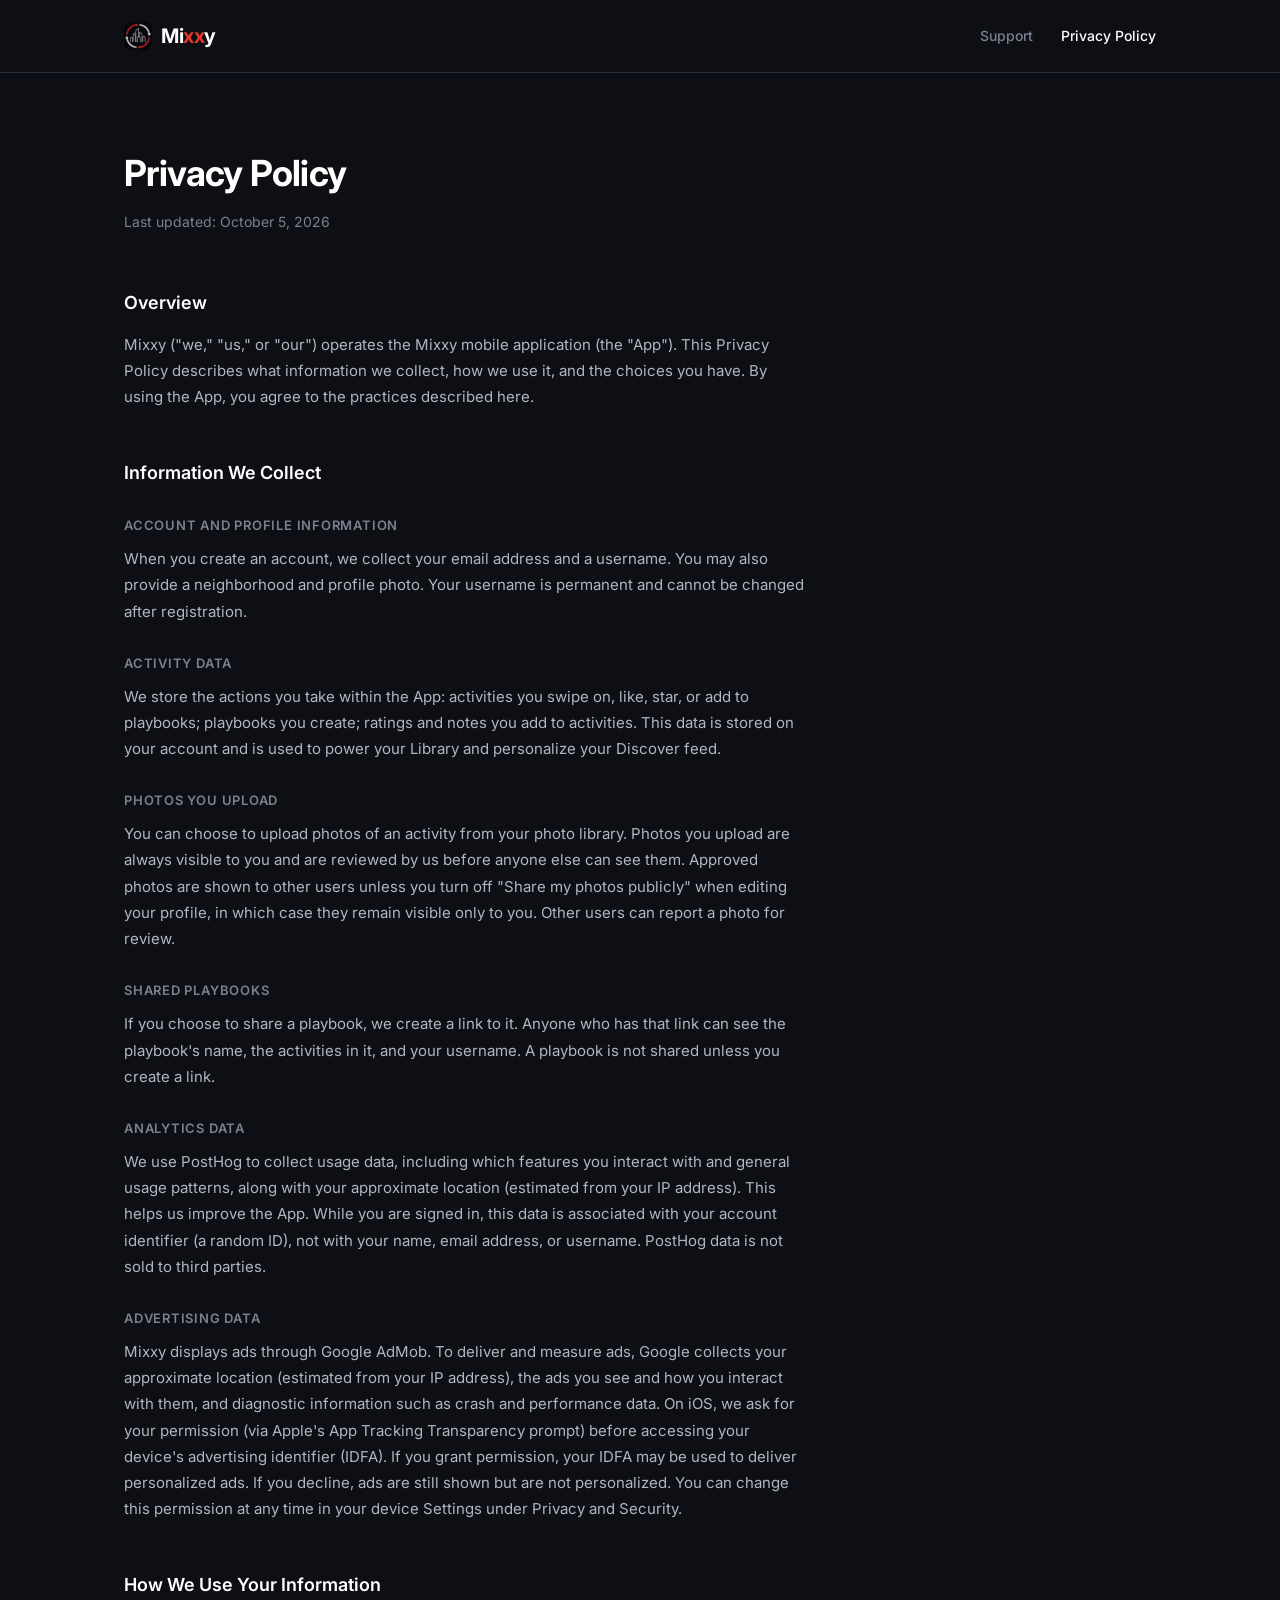
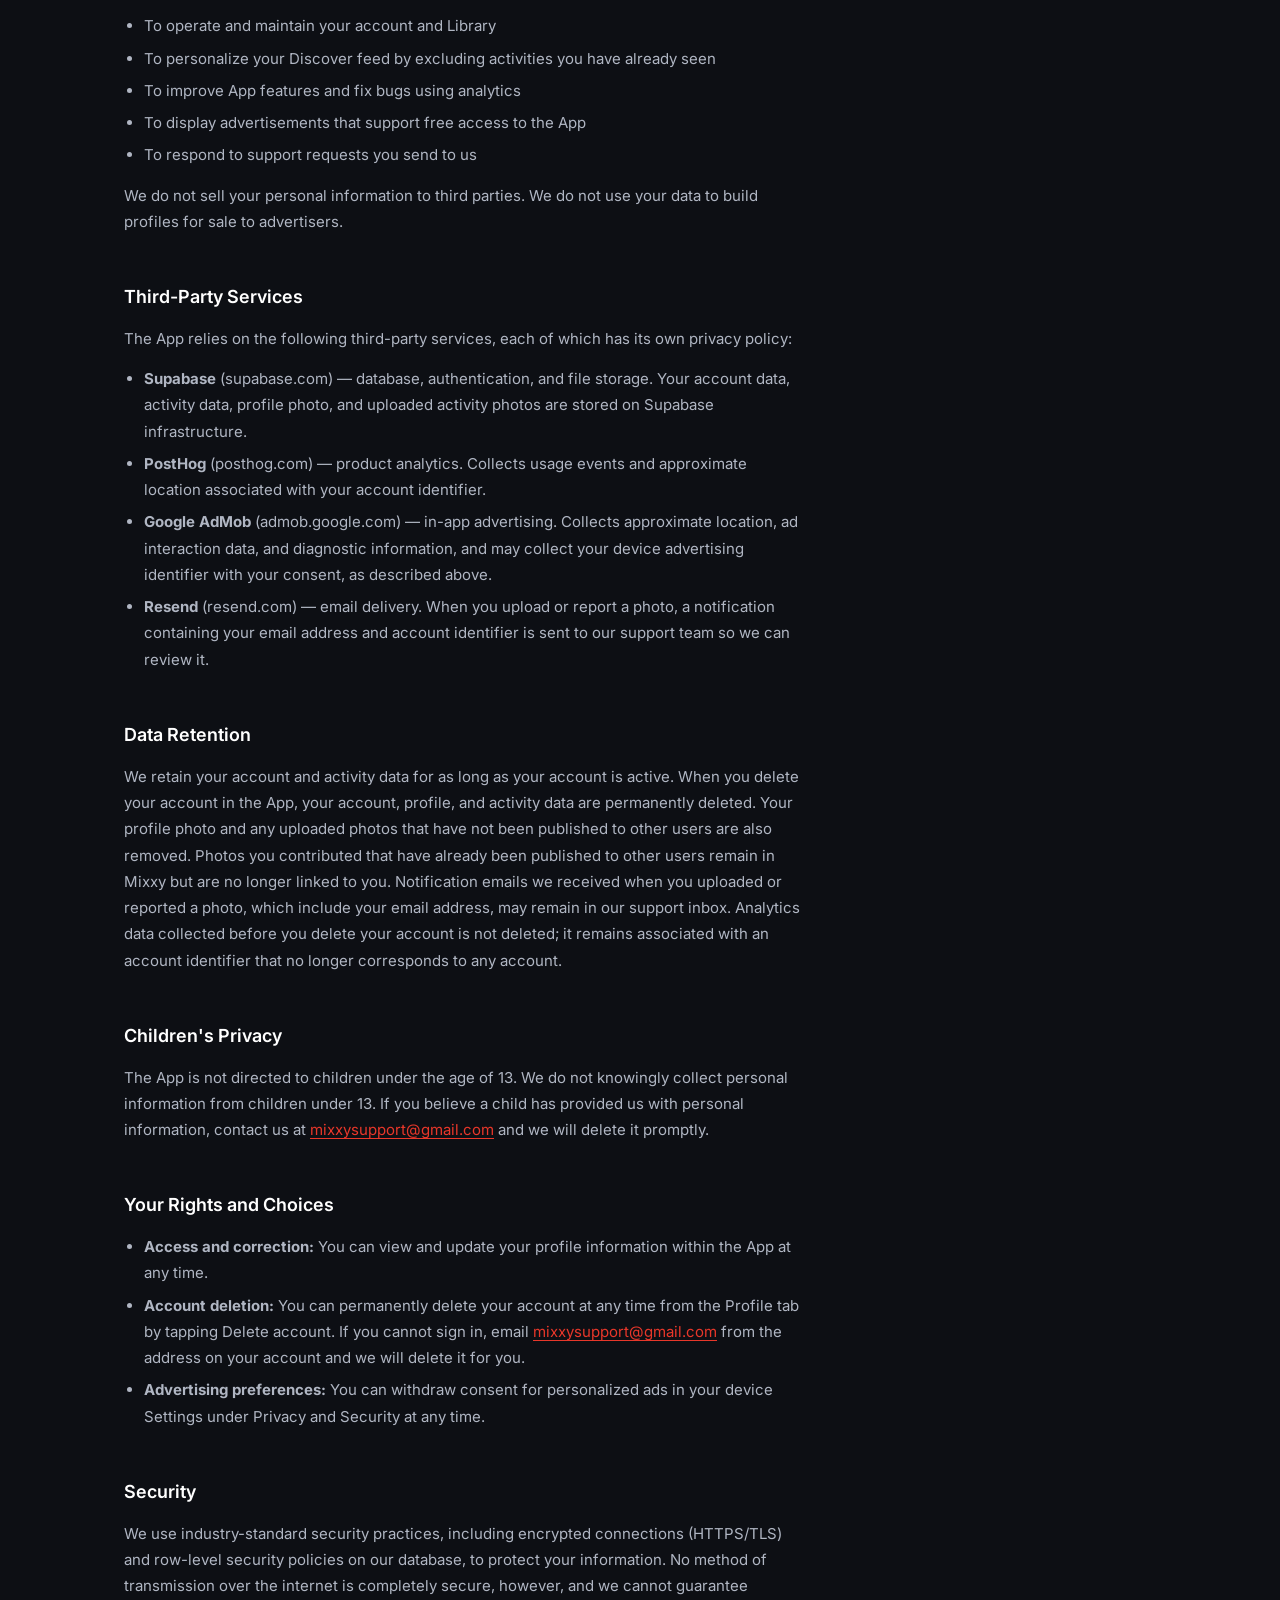
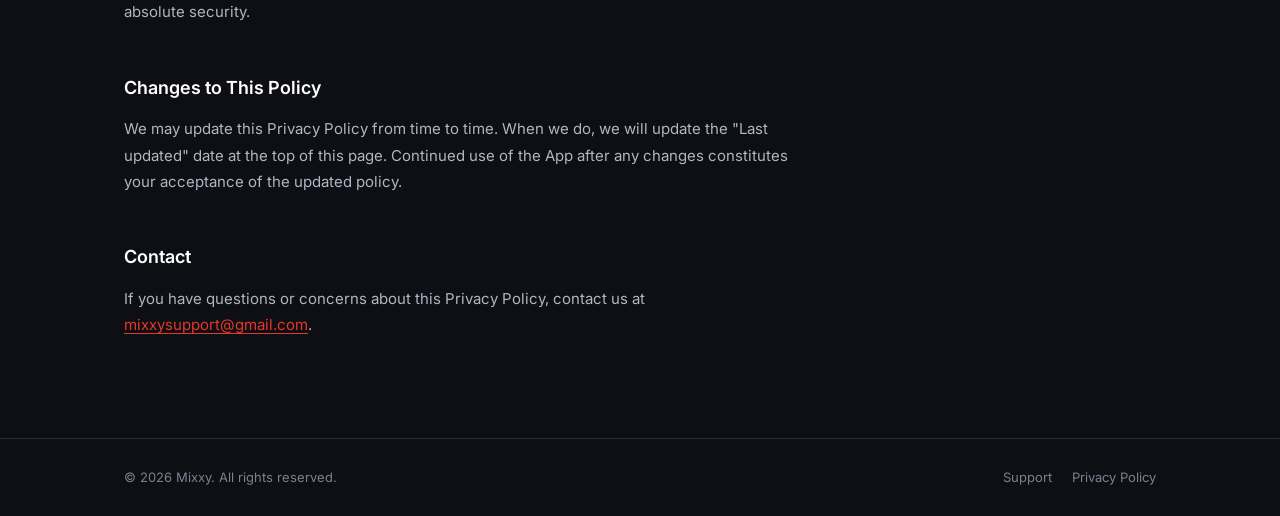
==== commit d68a3308: "docs(privacy): disclose location and ad data - note that PostHog collects approximate location estim" ====
--- a/privacy.html
+++ b/privacy.html
@@ -40,7 +40,7 @@
       <div class="container">
         <div class="prose-page">
           <h1>Privacy Policy</h1>
-          <p class="page-meta">Last updated: October 1, 2026</p>
+          <p class="page-meta">Last updated: October 5, 2026</p>
 
           <div class="prose-section">
             <h2>Overview</h2>
@@ -93,21 +93,26 @@
             <h3>Analytics Data</h3>
             <p>
               We use PostHog to collect usage data, including which features you
-              interact with and general usage patterns. This helps us improve
-              the App. While you are signed in, this data is associated with
-              your account identifier (a random ID), not with your name, email
-              address, or username. PostHog data is not sold to third parties.
+              interact with and general usage patterns, along with your
+              approximate location (estimated from your IP address). This helps
+              us improve the App. While you are signed in, this data is
+              associated with your account identifier (a random ID), not with
+              your name, email address, or username. PostHog data is not sold to
+              third parties.
             </p>
 
             <h3>Advertising Data</h3>
             <p>
-              Mixxy displays ads through Google AdMob. On iOS, we ask for your
-              permission (via Apple's App Tracking Transparency prompt) before
-              accessing your device's advertising identifier (IDFA). If you
-              grant permission, your IDFA may be used to deliver personalized
-              ads. If you decline, ads are still shown but are not personalized.
-              You can change this permission at any time in your device Settings
-              under Privacy and Security.
+              Mixxy displays ads through Google AdMob. To deliver and measure
+              ads, Google collects your approximate location (estimated from
+              your IP address), the ads you see and how you interact with them,
+              and diagnostic information such as crash and performance data. On
+              iOS, we ask for your permission (via Apple's App Tracking
+              Transparency prompt) before accessing your device's advertising
+              identifier (IDFA). If you grant permission, your IDFA may be used
+              to deliver personalized ads. If you decline, ads are still shown
+              but are not personalized. You can change this permission at any
+              time in your device Settings under Privacy and Security.
             </p>
           </div>
 
@@ -119,9 +124,7 @@
                 To personalize your Discover feed by excluding activities you
                 have already seen
               </li>
-              <li>
-                To improve App features and fix bugs using aggregated analytics
-              </li>
+              <li>To improve App features and fix bugs using analytics</li>
               <li>
                 To display advertisements that support free access to the App
               </li>
@@ -148,12 +151,14 @@
               </li>
               <li>
                 <strong>PostHog</strong> (posthog.com) — product analytics.
-                Collects usage events associated with your account identifier.
+                Collects usage events and approximate location associated with
+                your account identifier.
               </li>
               <li>
                 <strong>Google AdMob</strong> (admob.google.com) — in-app
-                advertising. May collect your device advertising identifier with
-                your consent, as described above.
+                advertising. Collects approximate location, ad interaction data,
+                and diagnostic information, and may collect your device
+                advertising identifier with your consent, as described above.
               </li>
               <li>
                 <strong>Resend</strong> (resend.com) — email delivery. When you
